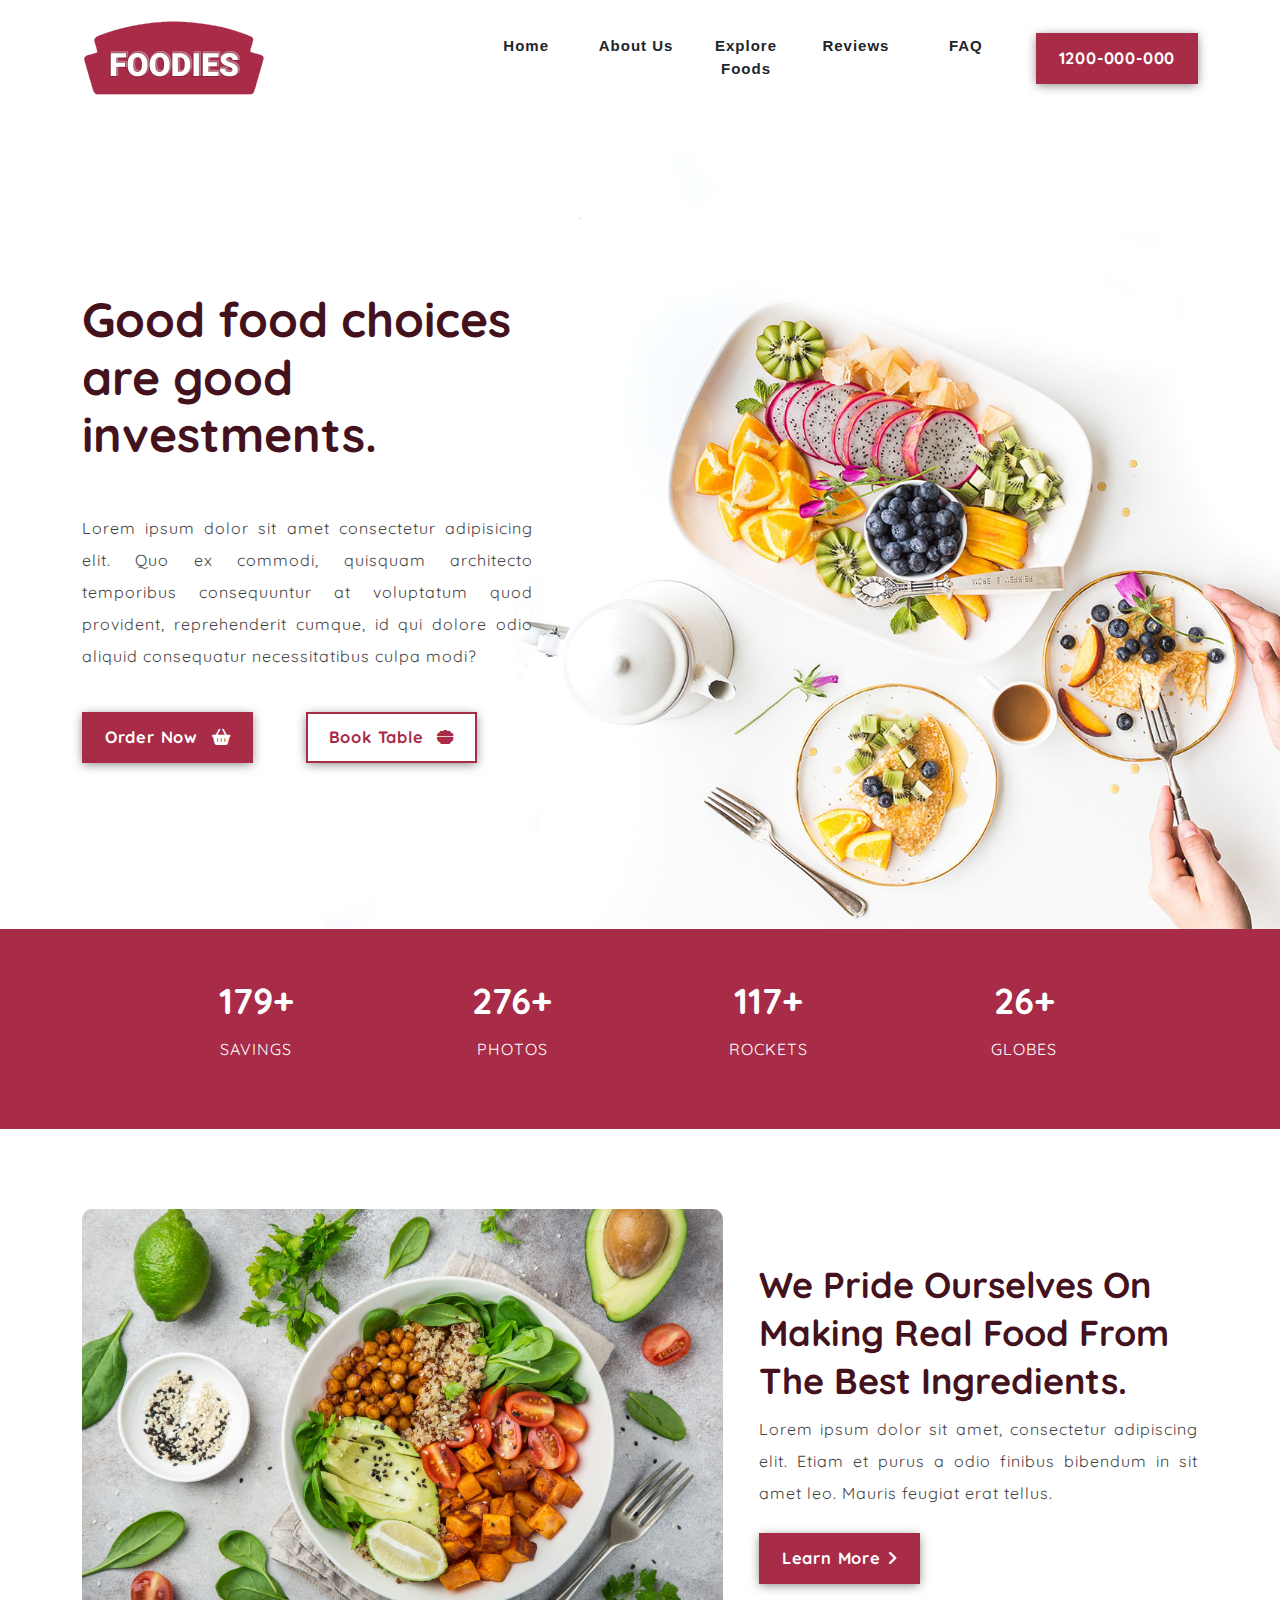
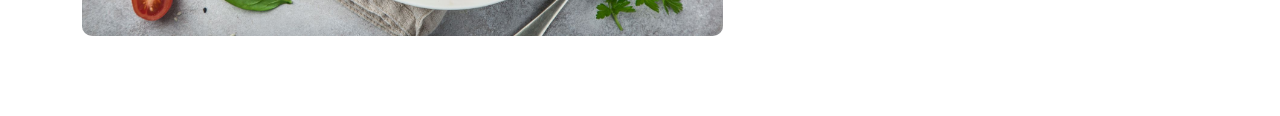
==== FoodAndRestuarant/Frontend/index.html @ b3462849 "Updating with the main folder name" ====
<!DOCTYPE html>
<html lang="en">
  <head>
    <meta charset="UTF-8" />
    <meta name="viewport" content="width=device-width, initial-scale=1.0" />
    <title>Food_nd_Restuarant</title>
    <!-- Bootstrap Links -->
    <link
      href="https://cdn.jsdelivr.net/npm/bootstrap@5.3.3/dist/css/bootstrap.min.css"
      rel="stylesheet"
      integrity="sha384-QWTKZyjpPEjISv5WaRU9OFeRpok6YctnYmDr5pNlyT2bRjXh0JMhjY6hW+ALEwIH"
      crossorigin="anonymous"
    />
    <!-- Font Awesome -->
    <link
      rel="stylesheet"
      href="https://cdnjs.cloudflare.com/ajax/libs/font-awesome/6.7.2/css/all.min.css"
      integrity="sha512-Evv84Mr4kqVGRNSgIGL/F/aIDqQb7xQ2vcrdIwxfjThSH8CSR7PBEakCr51Ck+w+/U6swU2Im1vVX0SVk9ABhg=="
      crossorigin="anonymous"
      referrerpolicy="no-referrer"
    />
    <!-- Add site icon -->
    <link rel="icon" href="Assets/Images/logo.png" />
    <!-- Own CSS -->
    <link rel="stylesheet" href="CSS/style.css" />
  </head>
  <body>
    <!-- header starts -->
    <header>
      <nav class="navbar navbar-expand-lg navigation-wrap">
        <div class="container">
          <a class="navbar-brand" href="#"
            ><img decoding="async" src="Assets/Images/logo.png"
          /></a>
          <button
            class="navbar-toggler"
            type="button"
            data-bs-toggle="collapse"
            data-bs-target="#navbarText"
            aria-controls="navbarText"
            aria-expanded="false"
            aria-label="Toggle navigation"
          >
            <i class="fa-solid fa-bars"></i>
          </button>
          <div class="collapse navbar-collapse" id="navbarText">
            <ul class="navbar-nav ms-auto mb-2 mb-lg-0">
              <li class="nav-item">
                <a class="nav-link" href="#home">Home</a>
              </li>
              <li class="nav-item">
                <a class="nav-link" href="#about">About Us</a>
              </li>
              <li class="nav-item">
                <a class="nav-link" href="#explore-food">Explore Foods</a>
              </li>
              <li class="nav-item">
                <a class="nav-link" href="#testimonial">Reviews</a>
              </li>
              <li class="nav-item">
                <a class="nav-link" href="#faq">FAQ</a>
              </li>
            </ul>
            <button type="button" class="btn btn-outline-primary">
              1200-000-000
            </button>
          </div>
        </div>
      </nav>
    </header>
    <!-- header ends -->
    <!-- Home section starts -->
    <section id="home">
      <div class="container-fluid px-0 top-banner">
        <div class="container">
          <div class="row">
            <div class="col-lg-5 col-md-6">
              <h1>Good food choices are good investments.</h1>
              <p>
                Lorem ipsum dolor sit amet consectetur adipisicing elit. Quo ex
                commodi, quisquam architecto temporibus consequuntur at
                voluptatum quod provident, reprehenderit cumque, id qui dolore
                odio aliquid consequatur necessitatibus culpa modi?
              </p>
              <div class="mt-4">
                <button type="button" class="btn order btn-primary me-5 my-3">
                  Order Now <i class="fa-solid fa-basket-shopping ps-2"></i>
                </button>
                <button type="button" class="btn book btn-outline-primary">
                  Book Table <i class="fa-solid fa-bowl-food ps-2"></i>
                </button>
              </div>
            </div>
          </div>
        </div>
      </div>
    </section>
    <!-- Home section ends -->

    <!-- counter section starts -->
    <section id="counter">
      <div class="container-fluid">
        <div class="row">
          <div class="col-lg-3 col-md-3 mb-lg-0 mb-md-0">
            <h2><span id="count1"></span>+</h2>
            <p>SAVINGS</p>
          </div>
          <div class="col-lg-3 col-md-3 mb-lg-0 mb-md-0">
            <h2><span id="count2"></span>+</h2>
            <p>PHOTOS</p>
          </div>
          <div class="col-lg-3 col-md-3 mb-lg-0 mb-md-0">
            <h2><span id="count3"></span>+</h2>
            <p>ROCKETS</p>
          </div>
          <div class="col-lg-3 col-md-3 mb-lg-0 mb-md-0">
            <h2><span id="count4"></span>+</h2>
            <p>GLOBES</p>
          </div>
        </div>
      </div>
    </section>
    <!-- counter section ends -->

    <!-- About section starts -->
    <section id="about ">
      <div class="container about-section wrapper">
        <div class="row align-items-center">
          <div class="col-lg-7 col-md-12 mb-lg-0 mb-5">
            <div class="card border-0">
              <img
                decoding="async"
                src="Assets/Images/img/img-1.png"
                alt="About Image"
              />
            </div>
          </div>
          <div class="col-lg-5 col-md-12 text-sec ps-4">
            <h2>
              We pride ourselves on making real food from the best ingredients.
            </h2>
            <p>
              Lorem ipsum dolor sit amet, consectetur adipiscing elit. Etiam et
              purus a odio finibus bibendum in sit amet leo. Mauris feugiat erat
              tellus.
            </p>
            <button type="button" class="btn btn-primary mt-2">
              Learn More <i class="fa-solid fa-angle-right"></i>
            </button>
          </div>
        </div>
      </div>
    </section>
    <!-- About section ends -->
    <!-- JS for Bootstrap -->
    <script
      src="https://cdn.jsdelivr.net/npm/bootstrap@5.3.3/dist/js/bootstrap.bundle.min.js"
      integrity="sha384-YvpcrYf0tY3lHB60NNkmXc5s9fDVZLESaAA55NDzOxhy9GkcIdslK1eN7N6jIeHz"
      crossorigin="anonymous"
    ></script>
    <!-- JS for own -->
    <script src="JS/main.js"></script>
  </body>
</html>
---- FoodAndRestuarant/Frontend/CSS/style.css ----
@import url("https://fonts.googleapis.com/css2?family=Quicksand:wght@300..700&display=swap");
nav {
  position: fixed;
  width: 100%;
  left: 0;
  z-index: 1000;
  transition: all 0.3s ease-out;
}
nav .navbar-toggler:focus {
  outline: unset;
  border: unset;
  box-shadow: none;
}
nav #navbarText {
  margin: 0;
}
nav #navbarText ul {
  margin: 0;
  padding: 0;
  text-align: center;
  width: 60%;
  display: flex;
  justify-content: center;
}
nav #navbarText ul li {
  flex: 1;
}
nav #navbarText ul .nav-link {
  border-bottom: 2px solid transparent;
  color: var(--grey-color);
  transition: all 200ms linear;
  font-weight: 600;
  letter-spacing: 1px;
  font-size: 0.9375rem;
}
nav #navbarText ul .nav-link:hover {
  color: var(--primary-color);
  border-bottom: 2px solid var(--primary-color);
}
nav .btn {
  margin-left: 0.9375rem;
}

.navigation-wrap.scroll-on {
  position: fixed;
  top: 0;
  left: 0;
  width: 100%;
  background: var(--white-color);
  box-shadow: 0 0.125rem 1.75rem 0 rgba(0, 0, 0, 0.1);
  transition: all 0.15s ease-in-out 0s;
}

.top-banner {
  width: 100%;
  background: url("../Assets/Images/bg/bg-1.jpg") no-repeat center;
  background-size: cover;
  padding: 10.875rem 0 9.375rem;
}
#counter .row {
  width: 80%;
  margin: 0 auto;
}
#counter .container-fluid {
  background-color: var(--primary-color);
  padding: 3rem 0;
}
#counter .container-fluid h2, #counter .container-fluid p {
  color: var(--white-color);
  text-align: center;
}

.about-section {
  margin: 5rem auto;
}
.about-section .card img {
  border-radius: 0.625rem;
}
* {
  margin: 0;
  padding: 0;
  box-sizing: border-box;
}

:root {
  --primary-color: #a82c48;
  --secondary-color: #43121d;
  --tertiary-color: #f98169;
  --text-color: #444343;
  --text-gray: #999;
  --black-color: #000;
  --white-color: #fff;
  --primary-font: "Roboto", sans-serif;
  --secondry-font: "Quicksand", sans-serif;
}

:active,
:hover,
:focus {
  outline: 0 !important;
  outline-offset: 0;
}

html {
  scroll-behavior: smooth;
}
html body {
  font-family: var(--primary-font);
  font-size: 100%;
  font-weight: 400;
}
html body h1 {
  font-size: 3rem;
  font-weight: 900;
  margin-bottom: 3rem;
  color: var(--secondary-color);
  font-family: var(--secondry-font);
}
html body h2 {
  font-weight: 700;
  font-size: 2.25rem;
  text-transform: capitalize;
  font-family: var(--secondry-font);
  color: var(--secondary-color);
  line-height: 3rem;
}
html body h4 {
  color: var(--secondry-color);
  font-family: var(--secondry-font);
  text-transform: capitalize;
  font-size: 18px;
  font-weight: 800;
  margin-bottom: 0.5rem;
}
html body h5 {
  color: var(--primary-color);
  text-transform: capitalize;
  font-family: var(--secondry-font);
  font-size: 1rem;
  font-weight: 700;
  margin-bottom: 0.5rem;
}
html body p {
  font-size: 1rem;
  color: var(--text-color);
  font-weight: 400;
  line-height: 2rem;
  letter-spacing: 1px;
  text-align: justify;
  font-family: var(--secondry-font);
}
html body .top-banner .book, .top-banner html body .book, html body nav .btn, nav html body .btn, html body .top-banner .order, .top-banner html body .order, html body .about-section .btn, .about-section html body .btn {
  font-family: var(--secondry-font);
  font-weight: 800;
  font-size: 1.025rem;
  letter-spacing: 0.05rem;
  padding: 0.7rem 1.3rem;
  border-radius: 0;
  box-shadow: 0px 2px 10px -1px rgba(0, 0, 0, 0.5);
  transition: all 0.4s ease-out 0s;
}
html body nav .btn, nav html body .btn, html body .top-banner .order, .top-banner html body .order, html body .about-section .btn, .about-section html body .btn {
  background: var(--primary-color);
  color: var(--white-color);
  border: 2px solid var(--primary-color);
}
html body nav .btn:hover, nav html body .btn:hover, html body .top-banner .order:hover, .top-banner html body .order:hover, html body .about-section .btn:hover, .about-section html body .btn:hover {
  color: var(--primary-color);
  background: none;
  border: 2px solid var(--primary-color);
}
html body .top-banner .book, .top-banner html body .book {
  background: var(--white-color);
  color: var(--primary-color);
  border: 2px solid var(--primary-color);
}
html body .top-banner .book:hover, .top-banner html body .book:hover {
  color: var(--white-color);
  background: none;
  background-color: var(--primary-color);
}

::-webkit-scrollbar {
  width: 0.625rem;
}
::-webkit-scrollbar-track {
  background: var(--white-color);
}
::-webkit-scrollbar-thumb {
  background: var(--primary-color);
}

@media (max-width: 991px) {
  /*custom classes  */
  .text-content {
    width: 100%;
  }
  /* navbar brand */
  .navigation-wrap {
    text-align: center;
    background-color: var(--white-color);
  }
  .navigation-wrap .navbar-brand img {
    height: 3.8125rem;
  }
  .navigation-wrap .navbar-brand img .nav-link {
    line-height: 1.875rem;
  }
  .top-banner {
    padding: 9.375rem 0 9.375rem;
  }
  /* carousel design */
  .testimonial-section .carousel-item .carousel-caption p {
    padding: 0;
  }
}
@media (max-width: 767px) {
  /* custom css */
  h1 {
    font-size: 2.8rem;
  }
  h2 {
    font-size: 2rem;
    line-height: 2.0625rem;
  }
  /* top banner */
  .top-banner {
    padding: 10.875rem 0 9.375rem;
  }
  /* story section */
  .story-section {
    height: auto;
    padding: 3rem 0;
  }
  /* carousel design */
  .testimonial-section .carousel-item {
    padding: 11rem 3.125rem;
  }
  /* newslettar */
  .newsletter {
    width: 75%;
  }
  .newsletter .main-btn {
    width: 100%;
    margin-top: 1rem;
  }
  /* footer link */
  .footer .footer-link,
  .footer a i {
    padding: 0 0.7rem;
  }
}
@media (max-width: 330px) {
  /* carousel design */
  .testimonial-section .carousel-item {
    padding: 13rem 3.125rem;
  }
}/*# sourceMappingURL=style.css.map */
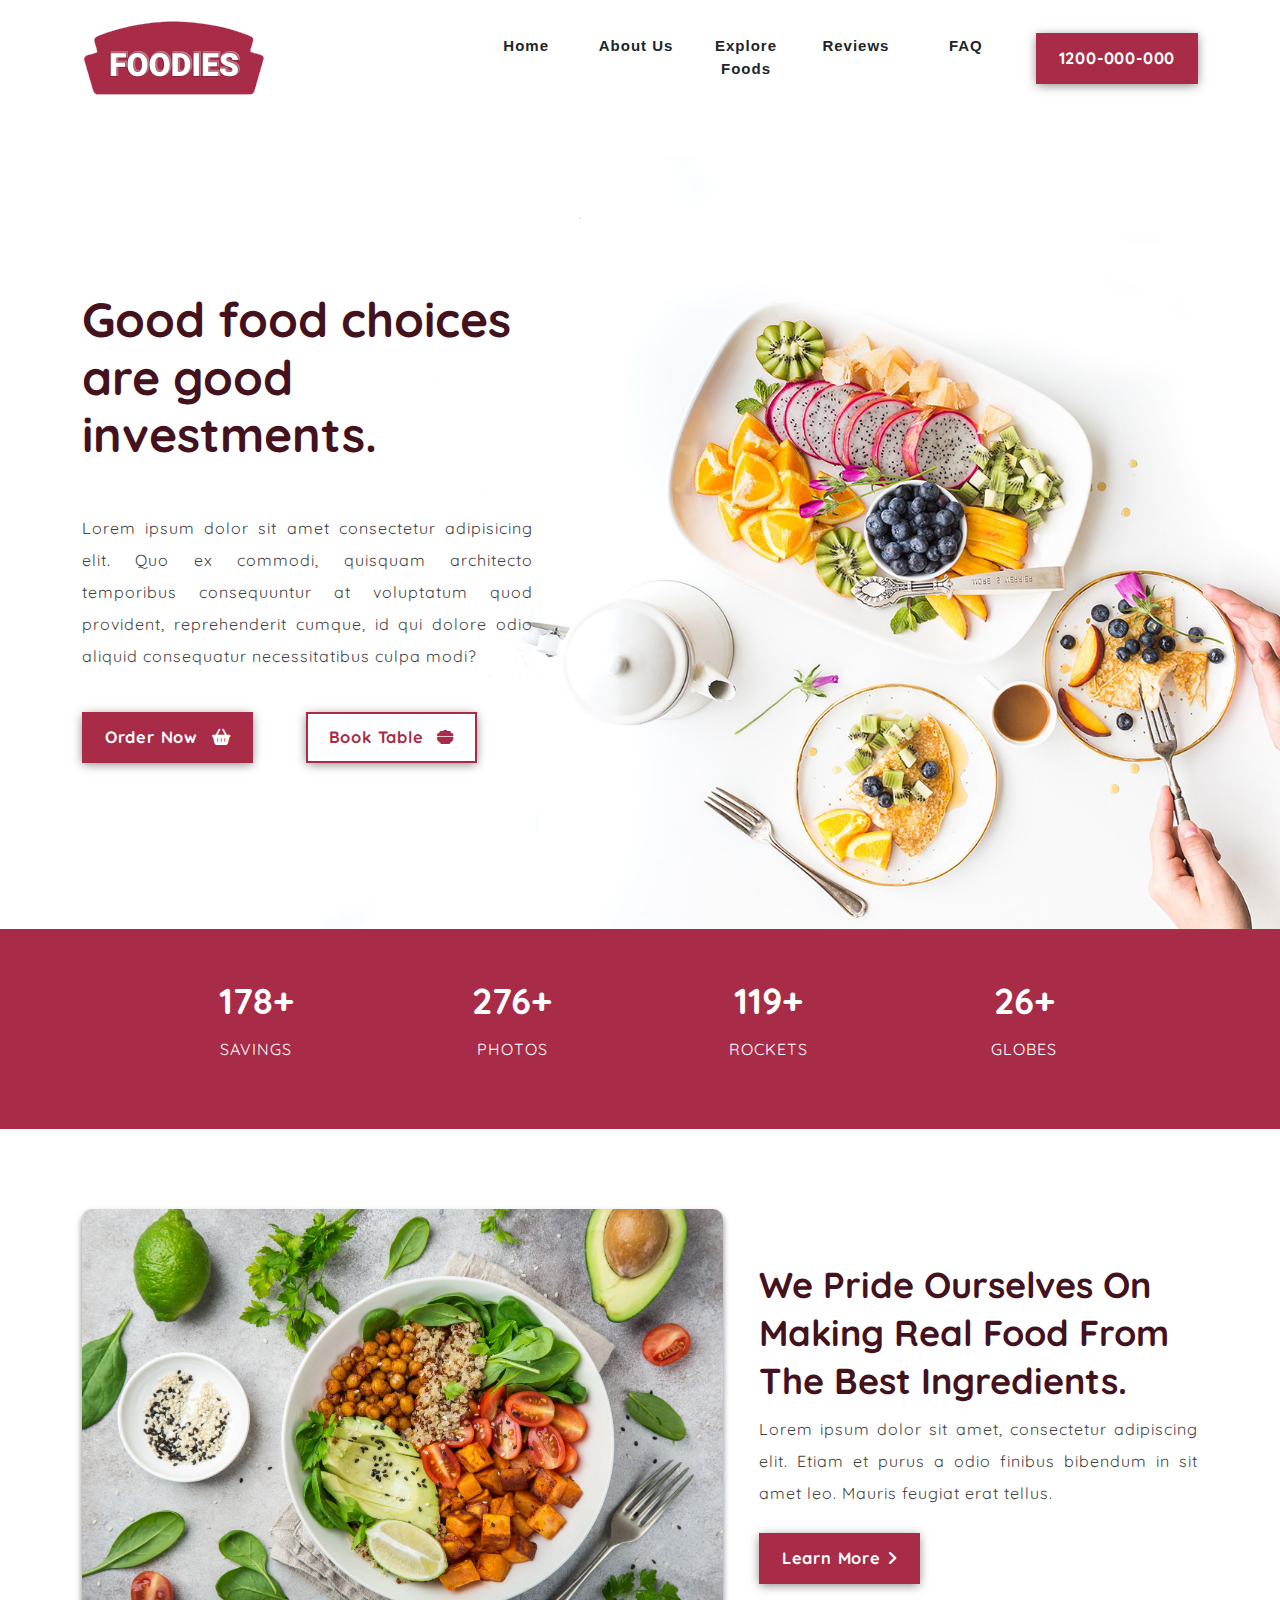
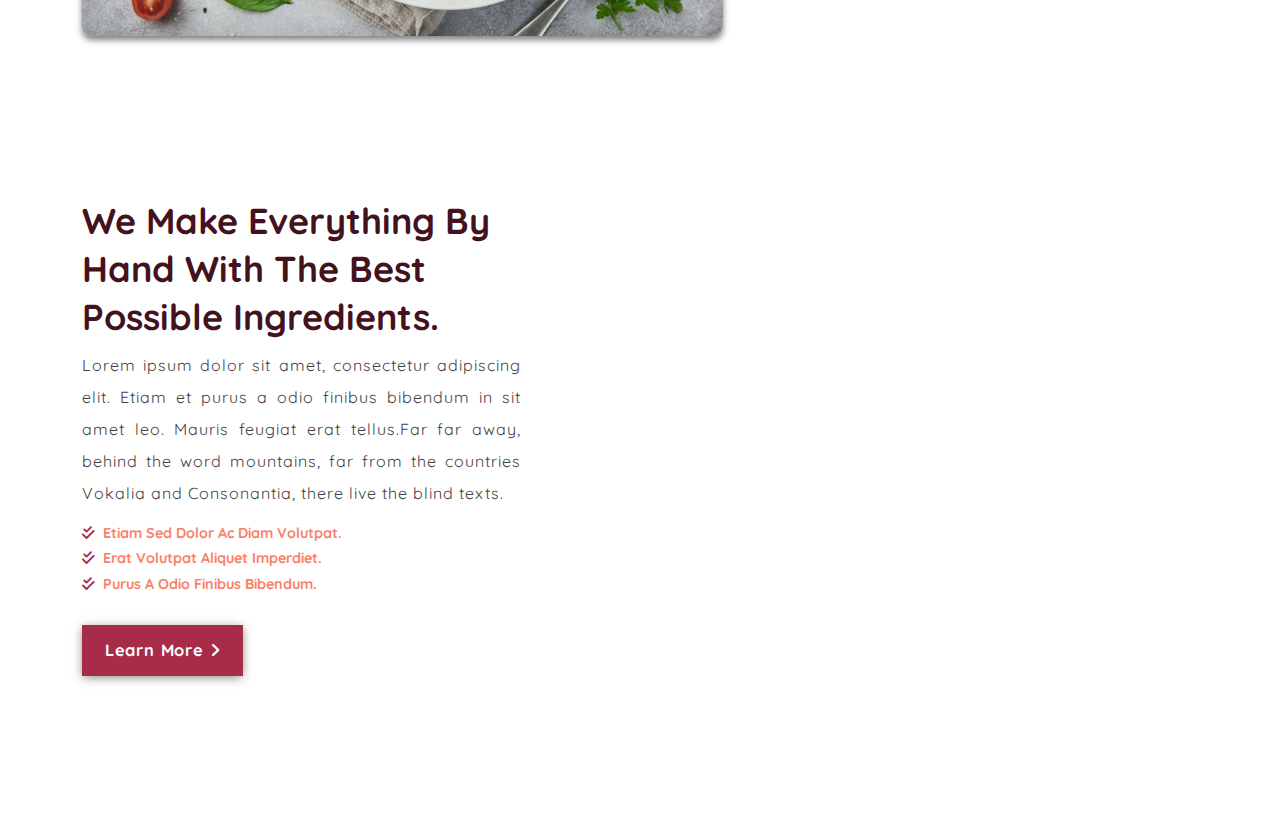
==== commit 4f6088a8: "Added Story section" ====
--- a/FoodAndRestuarant/Frontend/index.html
+++ b/FoodAndRestuarant/Frontend/index.html
@@ -69,6 +69,7 @@
       </nav>
     </header>
     <!-- header ends -->
+
     <!-- Home section starts -->
     <section id="home">
       <div class="container-fluid px-0 top-banner">
@@ -152,6 +153,58 @@
       </div>
     </section>
     <!-- About section ends -->
+
+    <!-- Story section starts -->
+    <section id="story">
+      <div class="container story-section wrapper">
+        <div class="row align-items-center">
+          <div class="col-lg-5 col-md-12 text-sec pe-4">
+            <h2>
+              We make everything by hand with the best possible ingredients.
+            </h2>
+            <p>
+              Lorem ipsum dolor sit amet, consectetur adipiscing elit. Etiam et
+              purus a odio finibus bibendum in sit amet leo. Mauris feugiat erat
+              tellus.Far far away, behind the word mountains, far from the
+              countries Vokalia and Consonantia, there live the blind texts.
+            </p>
+            <h6>
+              <i class="fa-solid fa-check-double"></i> &nbsp;Etiam sed dolor ac
+              diam volutpat.
+            </h6>
+            <h6>
+              <i class="fa-solid fa-check-double"></i> &nbsp;Erat volutpat
+              aliquet imperdiet.
+            </h6>
+            <h6>
+              <i class="fa-solid fa-check-double"></i> &nbsp;purus a odio
+              finibus bibendum.
+            </h6>
+
+            <button type="button" class="btn btn-primary mt-4">
+              Learn More <i class="fa-solid fa-angle-right"></i>
+            </button>
+          </div>
+          <div class="col-lg-7 col-md-12 mb-lg-0 mb-5">
+            <div class="card border-0">
+              <img
+                decoding="async"
+                src="Assets/Images/img/img-2.png"
+                alt="About Image"
+              />
+            </div>
+          </div>
+        </div>
+      </div>
+    </section>
+    <!-- Story section ends -->
+
+    <!--  Explore Food Section starts -->
+    <section id="explore-food">
+      
+    </section>
+    <!--  Explore Food Section ends -->
+
     <!-- JS for Bootstrap -->
     <script
       src="https://cdn.jsdelivr.net/npm/bootstrap@5.3.3/dist/js/bootstrap.bundle.min.js"
--- a/FoodAndRestuarant/Frontend/CSS/style.css
+++ b/FoodAndRestuarant/Frontend/CSS/style.css
@@ -75,7 +75,21 @@
 }
 .about-section .card img {
   border-radius: 0.625rem;
-}
+  box-shadow: 0 0.25rem 0.375rem rgba(0, 0, 0, 0.5);
+}
+.story-section {
+  margin: 5rem auto;
+}
+.story-section .card img {
+  border-radius: 0.625rem;
+}
+.story-section h6 {
+  color: var(--tertiary-color);
+}
+.story-section h6 i {
+  color: var(--primary-color);
+}
+
 * {
   margin: 0;
   padding: 0;
@@ -105,6 +119,7 @@
   scroll-behavior: smooth;
 }
 html body {
+  background-color: var(--white-color);
   font-family: var(--primary-font);
   font-size: 100%;
   font-weight: 400;
@@ -128,7 +143,7 @@
   color: var(--secondry-color);
   font-family: var(--secondry-font);
   text-transform: capitalize;
-  font-size: 18px;
+  font-size: 1.5rem;
   font-weight: 800;
   margin-bottom: 0.5rem;
 }
@@ -136,7 +151,15 @@
   color: var(--primary-color);
   text-transform: capitalize;
   font-family: var(--secondry-font);
-  font-size: 1rem;
+  font-size: 1.2rem;
+  font-weight: 700;
+  margin-bottom: 0.5rem;
+}
+html body h6 {
+  color: var(--primary-color);
+  text-transform: capitalize;
+  font-family: var(--secondry-font);
+  font-size: 0.9rem;
   font-weight: 700;
   margin-bottom: 0.5rem;
 }
@@ -149,7 +172,7 @@
   text-align: justify;
   font-family: var(--secondry-font);
 }
-html body .top-banner .book, .top-banner html body .book, html body nav .btn, nav html body .btn, html body .top-banner .order, .top-banner html body .order, html body .about-section .btn, .about-section html body .btn {
+html body .top-banner .book, .top-banner html body .book, html body nav .btn, nav html body .btn, html body .top-banner .order, .top-banner html body .order, html body .about-section .btn, .about-section html body .btn, html body .story-section .btn, .story-section html body .btn {
   font-family: var(--secondry-font);
   font-weight: 800;
   font-size: 1.025rem;
@@ -159,12 +182,12 @@
   box-shadow: 0px 2px 10px -1px rgba(0, 0, 0, 0.5);
   transition: all 0.4s ease-out 0s;
 }
-html body nav .btn, nav html body .btn, html body .top-banner .order, .top-banner html body .order, html body .about-section .btn, .about-section html body .btn {
+html body nav .btn, nav html body .btn, html body .top-banner .order, .top-banner html body .order, html body .about-section .btn, .about-section html body .btn, html body .story-section .btn, .story-section html body .btn {
   background: var(--primary-color);
   color: var(--white-color);
   border: 2px solid var(--primary-color);
 }
-html body nav .btn:hover, nav html body .btn:hover, html body .top-banner .order:hover, .top-banner html body .order:hover, html body .about-section .btn:hover, .about-section html body .btn:hover {
+html body nav .btn:hover, nav html body .btn:hover, html body .top-banner .order:hover, .top-banner html body .order:hover, html body .about-section .btn:hover, .about-section html body .btn:hover, html body .story-section .btn:hover, .story-section html body .btn:hover {
   color: var(--primary-color);
   background: none;
   border: 2px solid var(--primary-color);
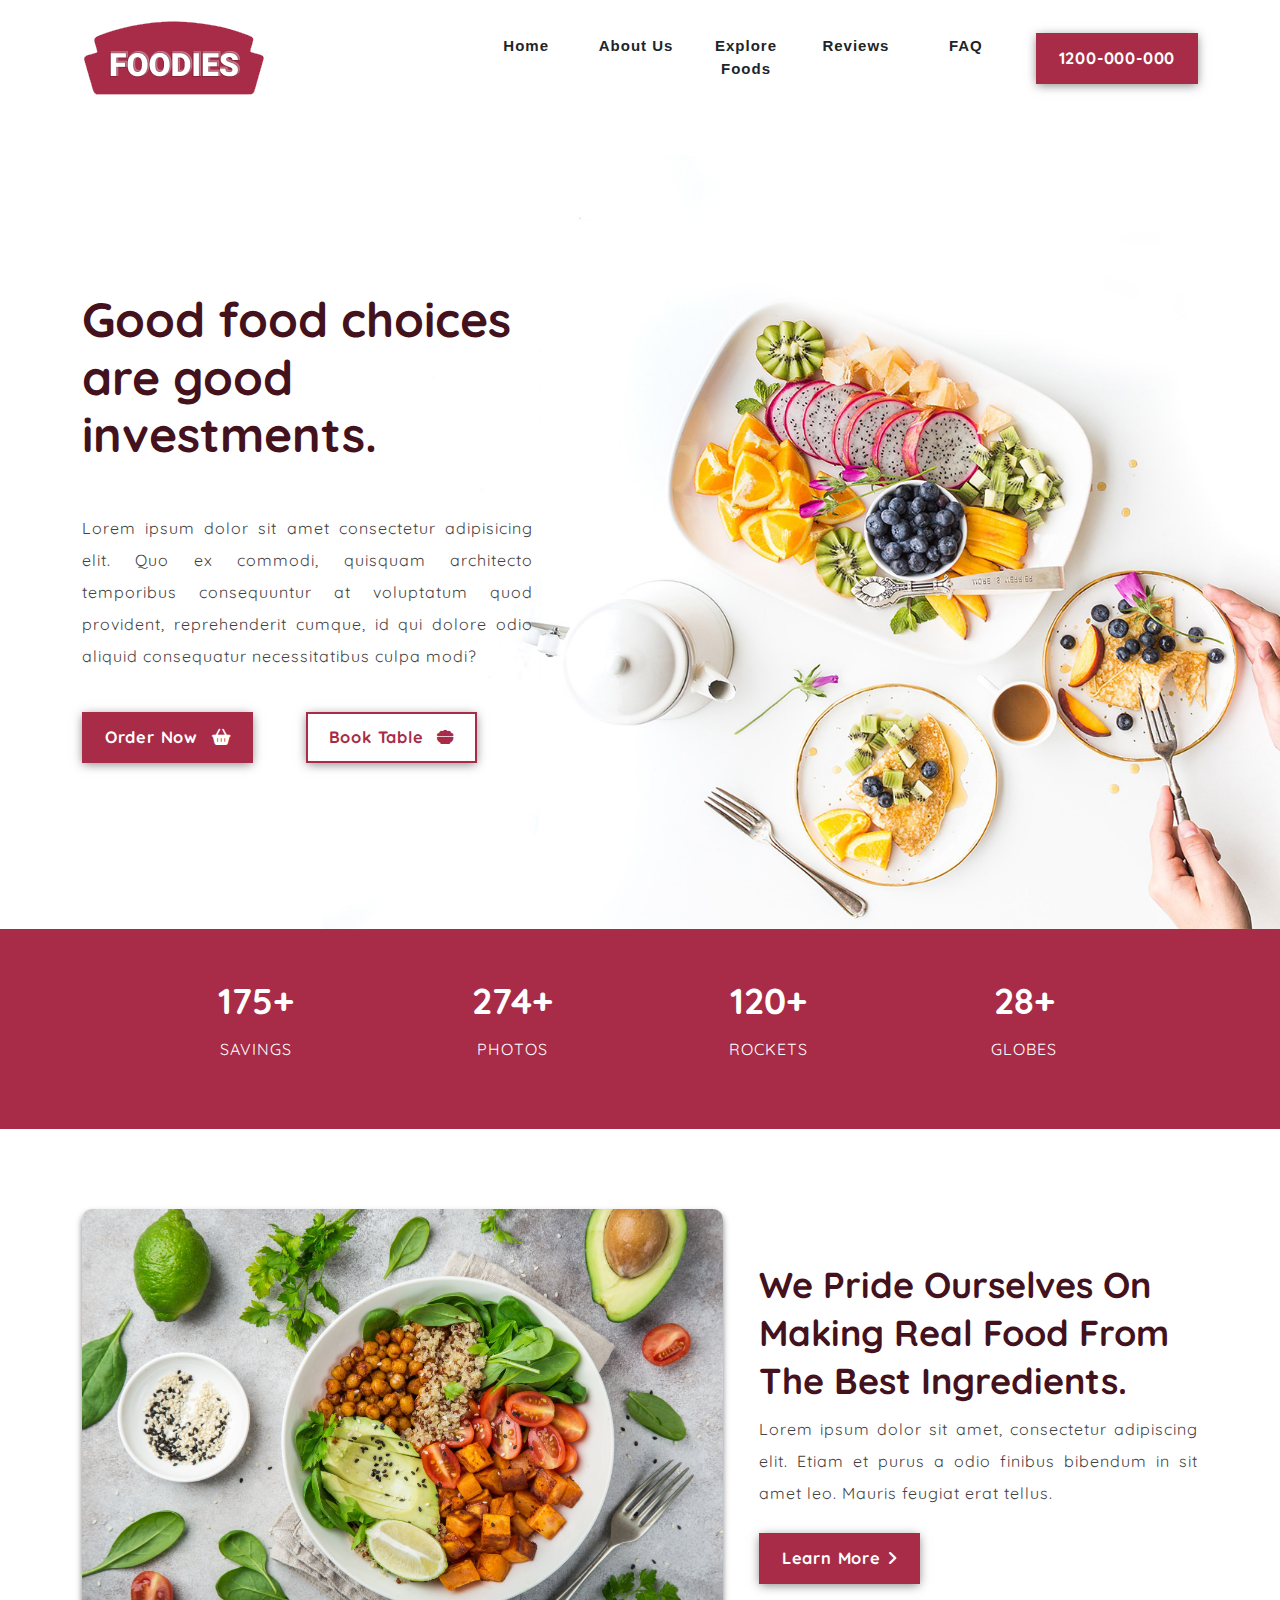
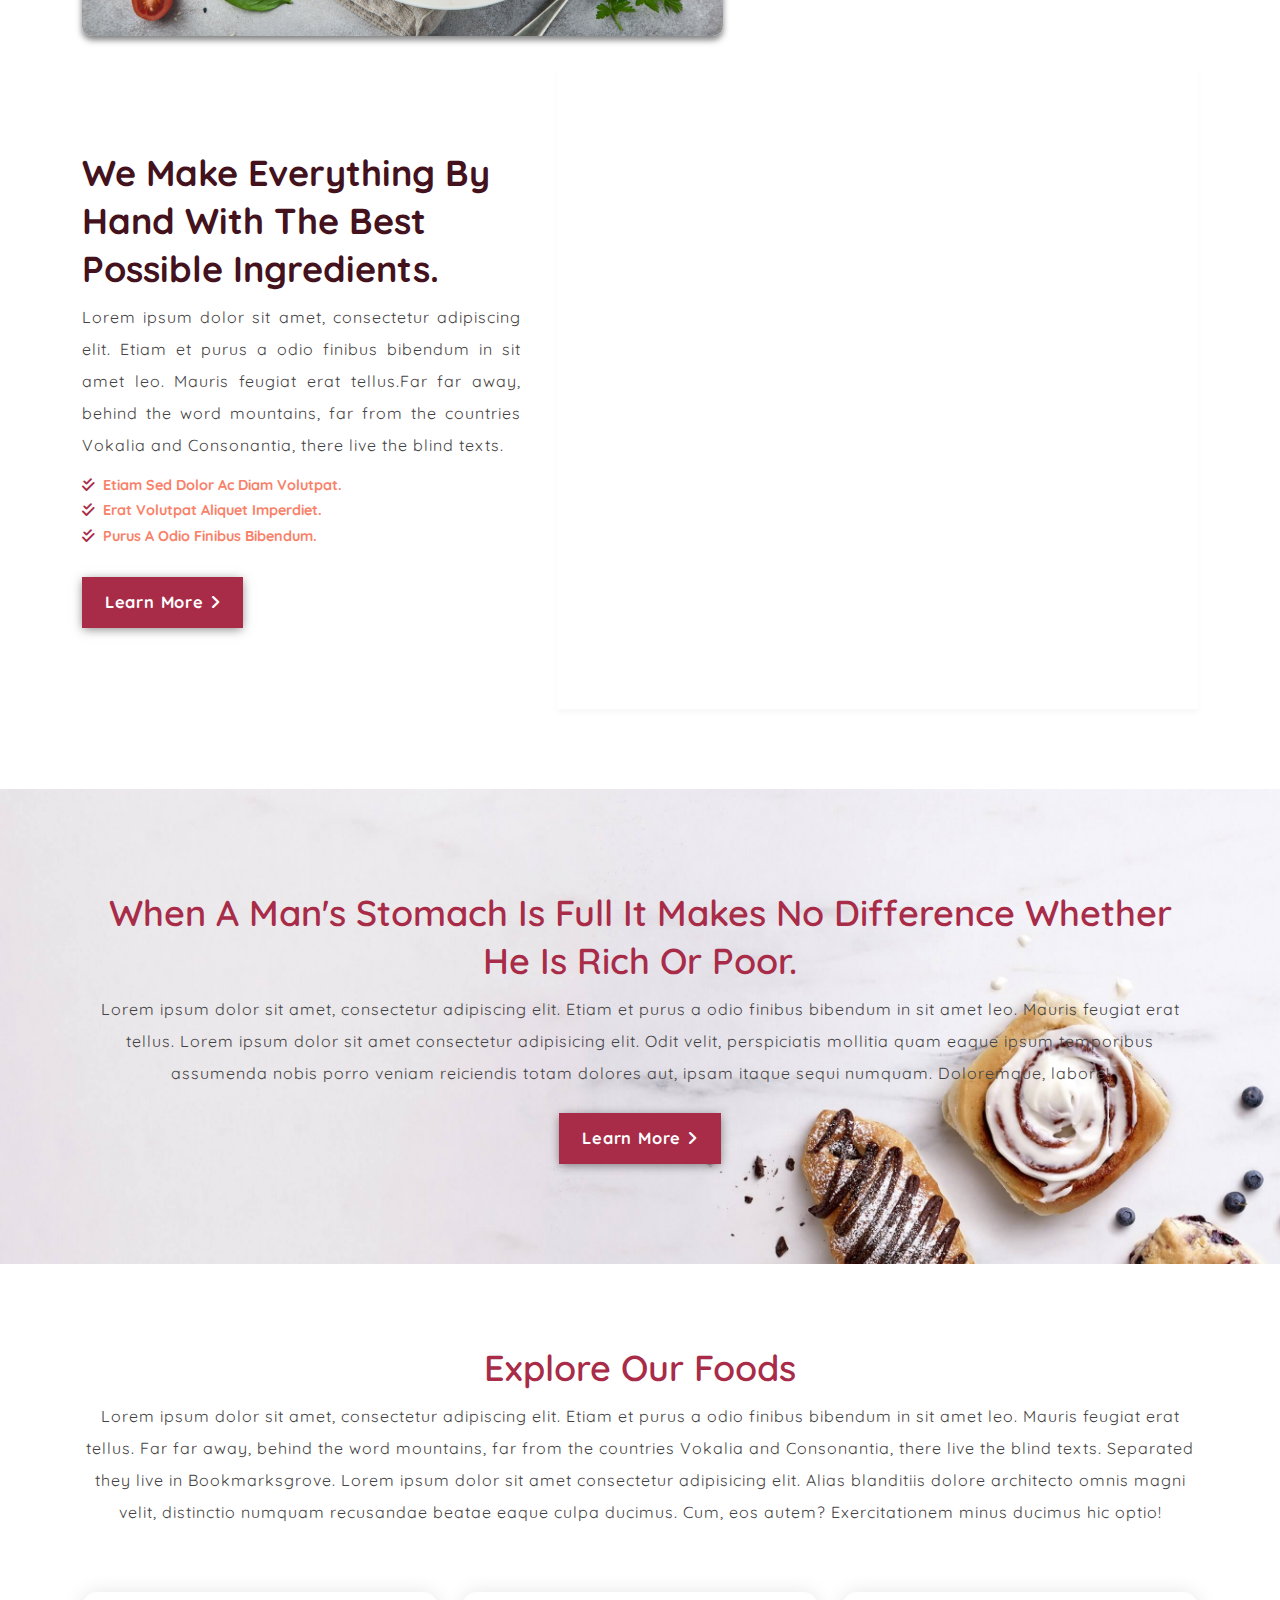
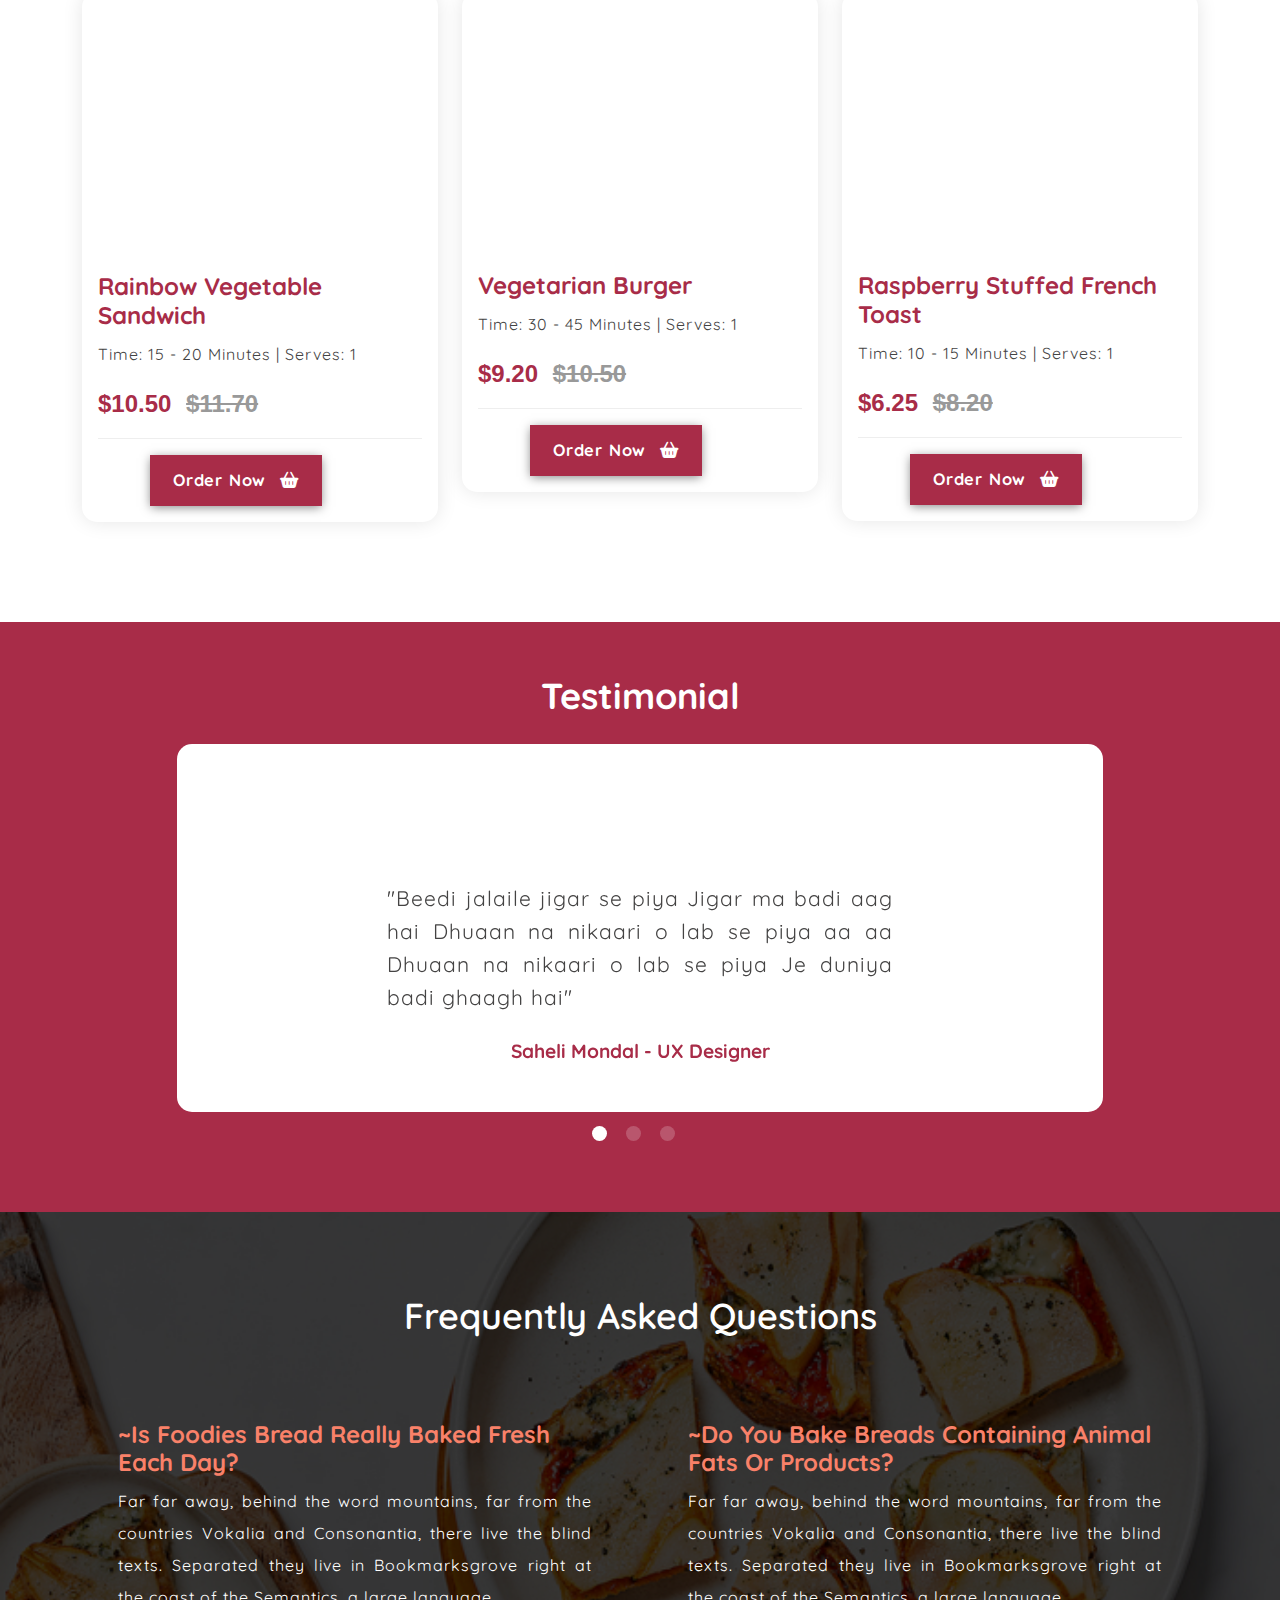
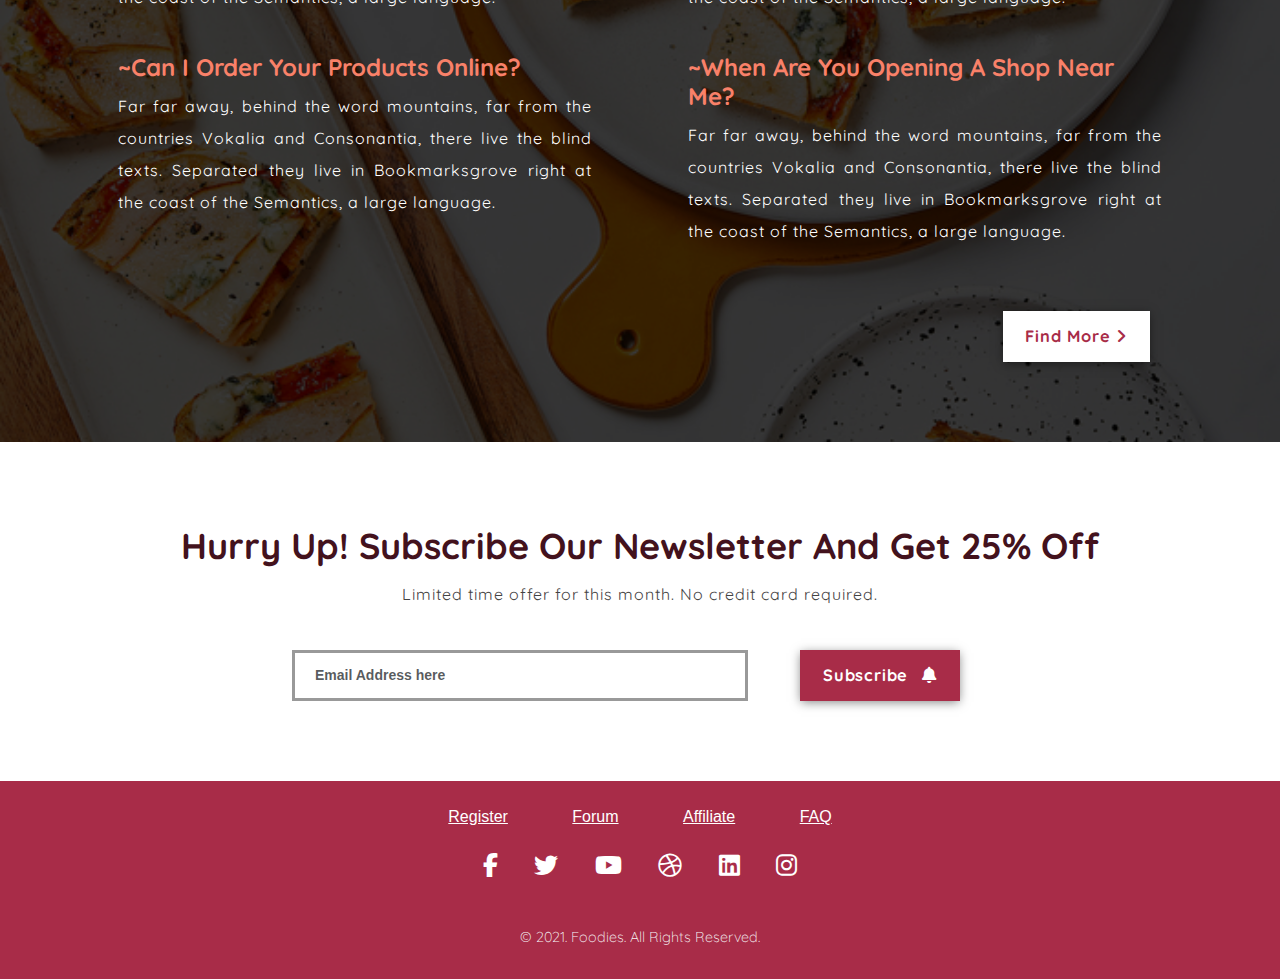
==== commit 8a61a7c2: "Almost complete" ====
--- a/FoodAndRestuarant/Frontend/index.html
+++ b/FoodAndRestuarant/Frontend/index.html
@@ -126,9 +126,10 @@
     <!-- About section starts -->
     <section id="about ">
       <div class="container about-section wrapper">
-        <div class="row align-items-center">
+        <!-- first section -->
+        <div class="row align-items-center first">
           <div class="col-lg-7 col-md-12 mb-lg-0 mb-5">
-            <div class="card border-0">
+            <div class="card first-img border-0">
               <img
                 decoding="async"
                 src="Assets/Images/img/img-1.png"
@@ -150,14 +151,8 @@
             </button>
           </div>
         </div>
-      </div>
-    </section>
-    <!-- About section ends -->
-
-    <!-- Story section starts -->
-    <section id="story">
-      <div class="container story-section wrapper">
-        <div class="row align-items-center">
+        <!-- second section -->
+        <div class="row align-items-center second">
           <div class="col-lg-5 col-md-12 text-sec pe-4">
             <h2>
               We make everything by hand with the best possible ingredients.
@@ -186,7 +181,7 @@
             </button>
           </div>
           <div class="col-lg-7 col-md-12 mb-lg-0 mb-5">
-            <div class="card border-0">
+            <div class="card second-img border-0">
               <img
                 decoding="async"
                 src="Assets/Images/img/img-2.png"
@@ -197,13 +192,368 @@
         </div>
       </div>
     </section>
+    <!-- About section ends -->
+
+    <!-- Story section starts -->
+    <section id="story">
+      <div class="story-section">
+        <div class="container">
+          <div class="row">
+            <div class="col-sm-12">
+              <div class="text-content">
+                <h2>
+                  When a man's stomach is full it makes no difference whether he
+                  is rich or poor.
+                </h2>
+                <p class="text-center">
+                  Lorem ipsum dolor sit amet, consectetur adipiscing elit. Etiam
+                  et purus a odio finibus bibendum in sit amet leo. Mauris
+                  feugiat erat tellus. Lorem ipsum dolor sit amet consectetur
+                  adipisicing elit. Odit velit, perspiciatis mollitia quam eaque
+                  ipsum temporibus assumenda nobis porro veniam reiciendis totam
+                  dolores aut, ipsam itaque sequi numquam. Doloremque, labore!
+                </p>
+                <button type="button" class="btn btn-primary mt-2">
+                  Learn More <i class="fa-solid fa-angle-right"></i>
+                </button>
+              </div>
+            </div>
+          </div>
+        </div>
+      </div>
+    </section>
     <!-- Story section ends -->
 
     <!--  Explore Food Section starts -->
     <section id="explore-food">
-      
+      <div class="explore-food wrapper">
+        <div class="container">
+          <div class="row">
+            <div class="col-sm-12">
+              <div class="text-content text-center">
+                <h2>Explore Our Foods</h2>
+                <p class="text-center">
+                  Lorem ipsum dolor sit amet, consectetur adipiscing elit. Etiam
+                  et purus a odio finibus bibendum in sit amet leo. Mauris
+                  feugiat erat tellus. Far far away, behind the word mountains,
+                  far from the countries Vokalia and Consonantia, there live the
+                  blind texts. Separated they live in Bookmarksgrove. Lorem
+                  ipsum dolor sit amet consectetur adipisicing elit. Alias
+                  blanditiis dolore architecto omnis magni velit, distinctio
+                  numquam recusandae beatae eaque culpa ducimus. Cum, eos autem?
+                  Exercitationem minus ducimus hic optio!
+                </p>
+              </div>
+            </div>
+          </div>
+          <div class="row pt-5">
+            <!-- 1st item -->
+            <div class="col-lg-4 col-md-6 mb-lg-0 mb-5">
+              <div class="card">
+                <img
+                  decoding="async"
+                  src="Assets/Images/img/img-3.jpg"
+                  class="img-fluid"
+                />
+                <div class="pt-3 px-3">
+                  <h4>Rainbow Vegetable Sandwich</h4>
+                  <p>Time: 15 - 20 Minutes | Serves: 1</p>
+                  <span>$10.50 <del>$11.70</del></span>
+                  <div class="d-flex justify-content-center">
+                    <button
+                      type="button"
+                      class="btn order btn-primary me-5 my-3"
+                    >
+                      Order Now <i class="fa-solid fa-basket-shopping ps-2"></i>
+                    </button>
+                  </div>
+                </div>
+              </div>
+            </div>
+            <!-- 2nd item -->
+            <div class="col-lg-4 col-md-6 mb-lg-0 mb-5">
+              <div class="card">
+                <img
+                  decoding="async"
+                  src="Assets/Images/img/img-4.jpg"
+                  class="img-fluid"
+                />
+                <div class="pt-3 px-3">
+                  <h4>Vegetarian Burger</h4>
+                  <p>Time: 30 - 45 Minutes | Serves: 1</p>
+                  <span>$9.20 <del>$10.50</del></span>
+                  <div class="d-flex justify-content-center">
+                    <button
+                      type="button"
+                      class="btn order btn-primary me-5 my-3"
+                    >
+                      Order Now <i class="fa-solid fa-basket-shopping ps-2"></i>
+                    </button>
+                  </div>
+                </div>
+              </div>
+            </div>
+            <!-- 3rd item -->
+            <div class="col-lg-4 col-md-6 mb-lg-0 mb-5">
+              <div class="card">
+                <img
+                  decoding="async"
+                  src="Assets/Images/img/img-5.jpg"
+                  class="img-fluid"
+                />
+                <div class="pt-3 px-3">
+                  <h4>Raspberry Stuffed French Toast</h4>
+                  <p>Time: 10 - 15 Minutes | Serves: 1</p>
+                  <span>$6.25 <del>$8.20</del></span>
+                  <div class="d-flex justify-content-center">
+                    <button
+                      type="button"
+                      class="btn order btn-primary me-5 my-3"
+                    >
+                      Order Now <i class="fa-solid fa-basket-shopping ps-2"></i>
+                    </button>
+                  </div>
+                </div>
+              </div>
+            </div>
+          </div>
+        </div>
+      </div>
     </section>
     <!--  Explore Food Section ends -->
+
+    <!-- Testimonial Section starts -->
+    <section id="testimonial">
+      <div class="wrapper testimonial-section">
+        <div class="container text-center">
+          <div class="text-center pb-4">
+            <h2>Testimonial</h2>
+          </div>
+          <div class="row">
+            <div class="col-sm-12 col-lg-10 offset-lg-1">
+              <div
+                id="carouselExampleDark"
+                class="carousel slide"
+                data-bs-ride="carousel"
+              >
+                <div class="carousel-indicators">
+                  <button
+                    type="button"
+                    data-bs-target="#carouselExampleDark"
+                    data-bs-slide-to="0"
+                    class="active"
+                    aria-current="true"
+                    aria-label="Slide 1"
+                  ></button>
+                  <button
+                    type="button"
+                    data-bs-target="#carouselExampleDark"
+                    data-bs-slide-to="1"
+                    aria-label="Slide 2"
+                  ></button>
+                  <button
+                    type="button"
+                    data-bs-target="#carouselExampleDark"
+                    data-bs-slide-to="2"
+                    aria-label="Slide 3"
+                  ></button>
+                </div>
+                <div class="carousel-inner">
+                  <div class="carousel-item active">
+                    <div class="carousel-caption">
+                      <img
+                        decoding="async"
+                        src="Assets/Images/review/review-1.jpg"
+                      />
+                      <p>
+                        "Beedi jalaile jigar se piya Jigar ma badi aag hai
+                        Dhuaan na nikaari o lab se piya aa aa Dhuaan na nikaari
+                        o lab se piya Je duniya badi ghaagh hai"
+                      </p>
+                      <h5>Saheli Mondal - UX Designer</h5>
+                    </div>
+                  </div>
+                  <div class="carousel-item">
+                    <div class="carousel-caption">
+                      <img
+                        decoding="async"
+                        src="Assets/Images/review/review-2.jpeg"
+                      />
+                      <p>
+                        "Yaaro jo khud pe ho yakeen Jo zindagi haseen Tujhe kal
+                        bulayega Yaaro jee bhar ke jee le pal Lagta hai aaj kal
+                        daur apna aayega"
+                      </p>
+                      <h5>SM - Front End</h5>
+                    </div>
+                  </div>
+                  <div class="carousel-item">
+                    <div class="carousel-caption">
+                      <img
+                        decoding="async"
+                        src="Assets/Images/review/review-3.jpg"
+                      />
+                      <p>
+                        "Abhi mujh mein kahin Baaqi thodi si hai zindagi Jagi
+                        dhadkan nayi Jaana zinda hoon main toh abhi Kuch aisi
+                        lagan is lamhe mein hai Ye lamha kahan tha mera"
+                      </p>
+                      <h5>Sa M. - UI Designer</h5>
+                    </div>
+                  </div>
+                </div>
+              </div>
+            </div>
+          </div>
+        </div>
+      </div>
+    </section>
+    <!-- Testimonial Section ends -->
+
+    <!-- faq Section starts -->
+    <section ids="faq">
+      <div class="faq wrapper">
+        <div class="container">
+          <div class="row">
+            <div class="col-sm-12">
+              <div class="text-center pb-4">
+                <h2>Frequently Asked Questions</h2>
+              </div>
+            </div>
+          </div>
+          <div class="row pt-5">
+            <div class="col-sm-6 mb-4 px-5">
+              <h4>
+                <span>~</span>Is Foodies Bread really baked fresh each day?
+              </h4>
+              <p>
+                Far far away, behind the word mountains, far from the countries
+                Vokalia and Consonantia, there live the blind texts. Separated
+                they live in Bookmarksgrove right at the coast of the Semantics,
+                a large language.
+              </p>
+            </div>
+            <div class="col-sm-6 mb-4 px-5">
+              <h4>
+                <span>~</span>Do you bake breads containing animal fats or
+                products?
+              </h4>
+              <p>
+                Far far away, behind the word mountains, far from the countries
+                Vokalia and Consonantia, there live the blind texts. Separated
+                they live in Bookmarksgrove right at the coast of the Semantics,
+                a large language.
+              </p>
+            </div>
+            <div class="col-sm-6 mb-4 px-5">
+              <h4><span>~</span>Can I order your products online?</h4>
+              <p>
+                Far far away, behind the word mountains, far from the countries
+                Vokalia and Consonantia, there live the blind texts. Separated
+                they live in Bookmarksgrove right at the coast of the Semantics,
+                a large language.
+              </p>
+            </div>
+            <div class="col-sm-6 mb-4 px-5">
+              <h4><span>~</span>When are you opening a shop near me?</h4>
+              <p>
+                Far far away, behind the word mountains, far from the countries
+                Vokalia and Consonantia, there live the blind texts. Separated
+                they live in Bookmarksgrove right at the coast of the Semantics,
+                a large language.
+              </p>
+            </div>
+          </div>
+          <div class="row pe-5">
+            <div class="col-sm-12 d-flex justify-content-end">
+              <button type="button" class="btn btn-primary mt-4">
+                Find More <i class="fa-solid fa-angle-right"></i>
+              </button>
+            </div>
+          </div>
+        </div>
+      </div>
+    </section>
+    <!-- faq Section ends -->
+
+    <!-- newsletter Section sterts -->
+
+    <section id="newsletter">
+      <div class="newsletter wrapper">
+        <div class="container">
+          <div class="row d-flex justify-content">
+            <div class="sol-sm-12">
+              <div class="text-content text-center pb-4">
+                <h2>Hurry up! Subscribe our newsletter and get 25% Off</h2>
+                <p class="text-center">
+                  Limited time offer for this month. No credit card required.
+                </p>
+              </div>
+              <div class="form row d-flex justify-content-center">
+                <form class="newsletter">
+                  <div
+                    class="row d-flex justify-content-center align-items-center"
+                  >
+                    <div class="col-md-8 col-12">
+                      <input
+                        class="form-control"
+                        placeholder="Email Address here"
+                        name="email"
+                        type="email"
+                      />
+                    </div>
+                    <div
+                      class="col-md-4 col-12 mt-2 mt-md-0 d-flex justify-content-center"
+                    >
+                      <button
+                        type="button"
+                        class="btn book btn-outline-primary"
+                      >
+                        Subscribe <i class="fa-solid fa-bell ps-2"></i>
+                      </button>
+                    </div>
+                  </div>
+                </form>
+              </div>
+            </div>
+          </div>
+        </div>
+      </div>
+    </section>
+
+    <!-- newsletter Section ends -->
+
+    <!-- footer Section strats -->
+    <footer id="footer">
+      <div class="footer py-4">
+        <div class="container">
+          <div class="row">
+            <div class="col-md-12 text-center">
+              <a class="footer-link" href="#">Register</a>
+              <a class="footer-link" href="#">Forum</a>
+              <a class="footer-link" href="#">Affiliate</a>
+              <a class="footer-link" href="#">FAQ</a>
+              <div class="footer-social pt-4 text-center">
+                <a href="#"><i class="fab fa-facebook-f"></i></a>
+                <a href="#"><i class="fab fa-twitter"></i></a>
+                <a href="#"><i class="fab fa-youtube"></i></a>
+                <a href="#"><i class="fab fa-dribbble"></i></a>
+                <a href="#"><i class="fab fa-linkedin"></i></a>
+                <a href="#"><i class="fab fa-instagram"></i></a>
+              </div>
+            </div>
+            <div class="col-sm-12">
+              <div class="copy-right pt-5">
+                <h6 class="text-light text-center">
+                  © 2021. Foodies. All rights reserved.
+                </h6>
+              </div>
+            </div>
+          </div>
+        </div>
+      </div>
+    </footer>
+    <!-- footer Section ends -->
 
     <!-- JS for Bootstrap -->
     <script
--- a/FoodAndRestuarant/Frontend/CSS/style.css
+++ b/FoodAndRestuarant/Frontend/CSS/style.css
@@ -73,21 +73,189 @@
 .about-section {
   margin: 5rem auto;
 }
-.about-section .card img {
+.about-section .first-img img {
   border-radius: 0.625rem;
   box-shadow: 0 0.25rem 0.375rem rgba(0, 0, 0, 0.5);
 }
+.about-section .second {
+  margin-top: 2rem;
+}
+.about-section .second img {
+  box-shadow: 0 0.25rem 0.375rem rgba(0, 0, 0, 0.03);
+}
+.about-section .second h6 {
+  color: var(--tertiary-color);
+}
+.about-section .second h6 i {
+  color: var(--primary-color);
+}
 .story-section {
+  width: 100%;
+  margin-top: 5rem;
+  background: url("../Assets/Images/bg/bg-2.jpg") no-repeat center;
+  background-size: cover;
+  padding: 100px 0;
+  text-align: center;
+}
+.story-section h2 {
+  color: var(--primary-color);
+  font-weight: 600;
+}
+#explore-food {
+  margin-top: 5rem;
+}
+#explore-food h2 {
+  color: var(--primary-color);
+  font-weight: 600;
+}
+#explore-food .card {
+  border: none;
+  background-color: transparent;
+  border-radius: 0.9375rem;
+  box-shadow: 0 0 1.25rem 0 rgba(0, 0, 0, 0.1);
+  overflow: hidden;
+}
+#explore-food .card h4 {
+  color: var(--primary-color);
+}
+#explore-food .card img {
+  border-radius: 0.9375rem;
+  -o-object-fit: cover;
+     object-fit: cover;
+}
+#explore-food .card img:hover {
+  transform: scale(1.05);
+  transition: all 0.4s ease;
+}
+#explore-food .card span {
+  display: block;
+  font-size: 1.5rem;
+  font-weight: 700;
+  color: var(--primary-color);
+  padding-bottom: 1rem;
+  border-bottom: 0.0625rem solid #eee;
+}
+#explore-food .card span del {
+  color: var(--text-gray);
+  margin-left: 0.5rem;
+}
+.testimonial-section {
+  margin-top: 100px;
+  background-color: var(--primary-color);
+  padding: 50px 0 100px;
+}
+.testimonial-section h2 {
+  color: var(--white-color);
+  margin: 0;
+}
+.testimonial-section .carousel {
+  background-color: var(--white-color);
+  border-radius: 0.9375rem;
+}
+.testimonial-section .carousel .carousel-item {
+  margin-top: 3rem;
+  padding: 10rem 3.125rem;
+  text-align: center;
+}
+.testimonial-section .carousel .carousel-item img {
+  max-width: 7rem;
+  border-radius: 50%;
+  padding: 0.3125rem;
+}
+.testimonial-section .carousel .carousel-item p {
+  font-size: 1.3125rem;
+  line-height: 2.0625rem;
+  padding: 0 11% 0.625rem;
+}
+.testimonial-section .carousel .carousel-indicators {
+  bottom: -2.8125rem;
+}
+.testimonial-section .carousel .carousel-indicators button {
+  width: 15px;
+  height: 15px;
+  outline: none;
+  border-radius: 50%;
+  border: none;
+  margin-right: 1rem;
+  opacity: 0.2;
+}
+.testimonial-section .carousel .carousel-indicators .active {
+  opacity: 1;
+}
+
+.faq {
+  background: linear-gradient(rgba(0, 0, 0, 0.6), rgba(0, 0, 0, 0.6)), url("../Assets/Images/bg/bg-3.jpg") no-repeat center;
+  background-size: cover;
+  padding: 80px 0;
+}
+.faq h2 {
+  color: var(--white-color);
+  font-weight: 600;
+}
+.faq h4 {
+  color: var(--tertiary-color);
+}
+.faq p {
+  color: var(--white-color);
+}
+.faq .btn {
+  background: var(--white-color);
+  color: var(--primary-color);
+  border: 2px solid var(--white-color);
+}
+.faq .btn:hover {
+  color: var(--tertiary-color);
+  background: none;
+  border: 2px solid var(--tertiary-color);
+}
+
+.newsletter {
   margin: 5rem auto;
-}
-.story-section .card img {
-  border-radius: 0.625rem;
-}
-.story-section h6 {
-  color: var(--tertiary-color);
-}
-.story-section h6 i {
-  color: var(--primary-color);
+  width: 75%;
+}
+.newsletter form {
+  margin: 0;
+}
+.newsletter form .form-control {
+  height: 3.225rem;
+  padding: 0 1.25rem;
+  font-size: 0.875rem;
+  width: 100%;
+  border: none;
+  border-radius: 0;
+  background: transparent;
+  border: 0.1875rem solid var(--text-gray);
+  color: var(--black-color);
+  font-weight: 700;
+}
+.newsletter form .form-control :hover,
+.newsletter form .form-control :focus {
+  outline: none;
+  box-shadow: none;
+  border-color: var(--primary-color);
+}
+.footer {
+  background: var(--primary-color);
+}
+.footer .footer-link {
+  font-size: 1rem;
+  color: var(--white-color);
+  padding: 0 1.875rem;
+}
+.footer .footer-link:hover {
+  text-decoration: none;
+}
+.footer i {
+  font-size: 1.5rem;
+  color: var(--white-color);
+  padding: 0 1rem;
+}
+.footer i:hover {
+  color: var(--primary-color);
+  text-shadow: -1px -1px 0 #ffffff, 1px -1px 0 #ffffff, -1px 1px 0 #000, 1px 1px 0 #000;
+}
+.footer h6 {
+  font-weight: 200;
 }
 
 * {
@@ -172,7 +340,7 @@
   text-align: justify;
   font-family: var(--secondry-font);
 }
-html body .top-banner .book, .top-banner html body .book, html body nav .btn, nav html body .btn, html body .top-banner .order, .top-banner html body .order, html body .about-section .btn, .about-section html body .btn, html body .story-section .btn, .story-section html body .btn {
+html body .top-banner .book, .top-banner html body .book, html body nav .btn, nav html body .btn, html body .top-banner .order, .top-banner html body .order, html body .about-section .btn, .about-section html body .btn, html body .story-section .btn, .story-section html body .btn, html body #explore-food .btn, #explore-food html body .btn, html body .newsletter .btn, .newsletter html body .btn, html body .faq .btn, .faq html body .btn {
   font-family: var(--secondry-font);
   font-weight: 800;
   font-size: 1.025rem;
@@ -182,12 +350,12 @@
   box-shadow: 0px 2px 10px -1px rgba(0, 0, 0, 0.5);
   transition: all 0.4s ease-out 0s;
 }
-html body nav .btn, nav html body .btn, html body .top-banner .order, .top-banner html body .order, html body .about-section .btn, .about-section html body .btn, html body .story-section .btn, .story-section html body .btn {
+html body nav .btn, nav html body .btn, html body .top-banner .order, .top-banner html body .order, html body .about-section .btn, .about-section html body .btn, html body .story-section .btn, .story-section html body .btn, html body #explore-food .btn, #explore-food html body .btn, html body .newsletter .btn, .newsletter html body .btn {
   background: var(--primary-color);
   color: var(--white-color);
   border: 2px solid var(--primary-color);
 }
-html body nav .btn:hover, nav html body .btn:hover, html body .top-banner .order:hover, .top-banner html body .order:hover, html body .about-section .btn:hover, .about-section html body .btn:hover, html body .story-section .btn:hover, .story-section html body .btn:hover {
+html body nav .btn:hover, nav html body .btn:hover, html body .top-banner .order:hover, .top-banner html body .order:hover, html body .about-section .btn:hover, .about-section html body .btn:hover, html body .story-section .btn:hover, .story-section html body .btn:hover, html body #explore-food .btn:hover, #explore-food html body .btn:hover, html body .newsletter .btn:hover, .newsletter html body .btn:hover {
   color: var(--primary-color);
   background: none;
   border: 2px solid var(--primary-color);
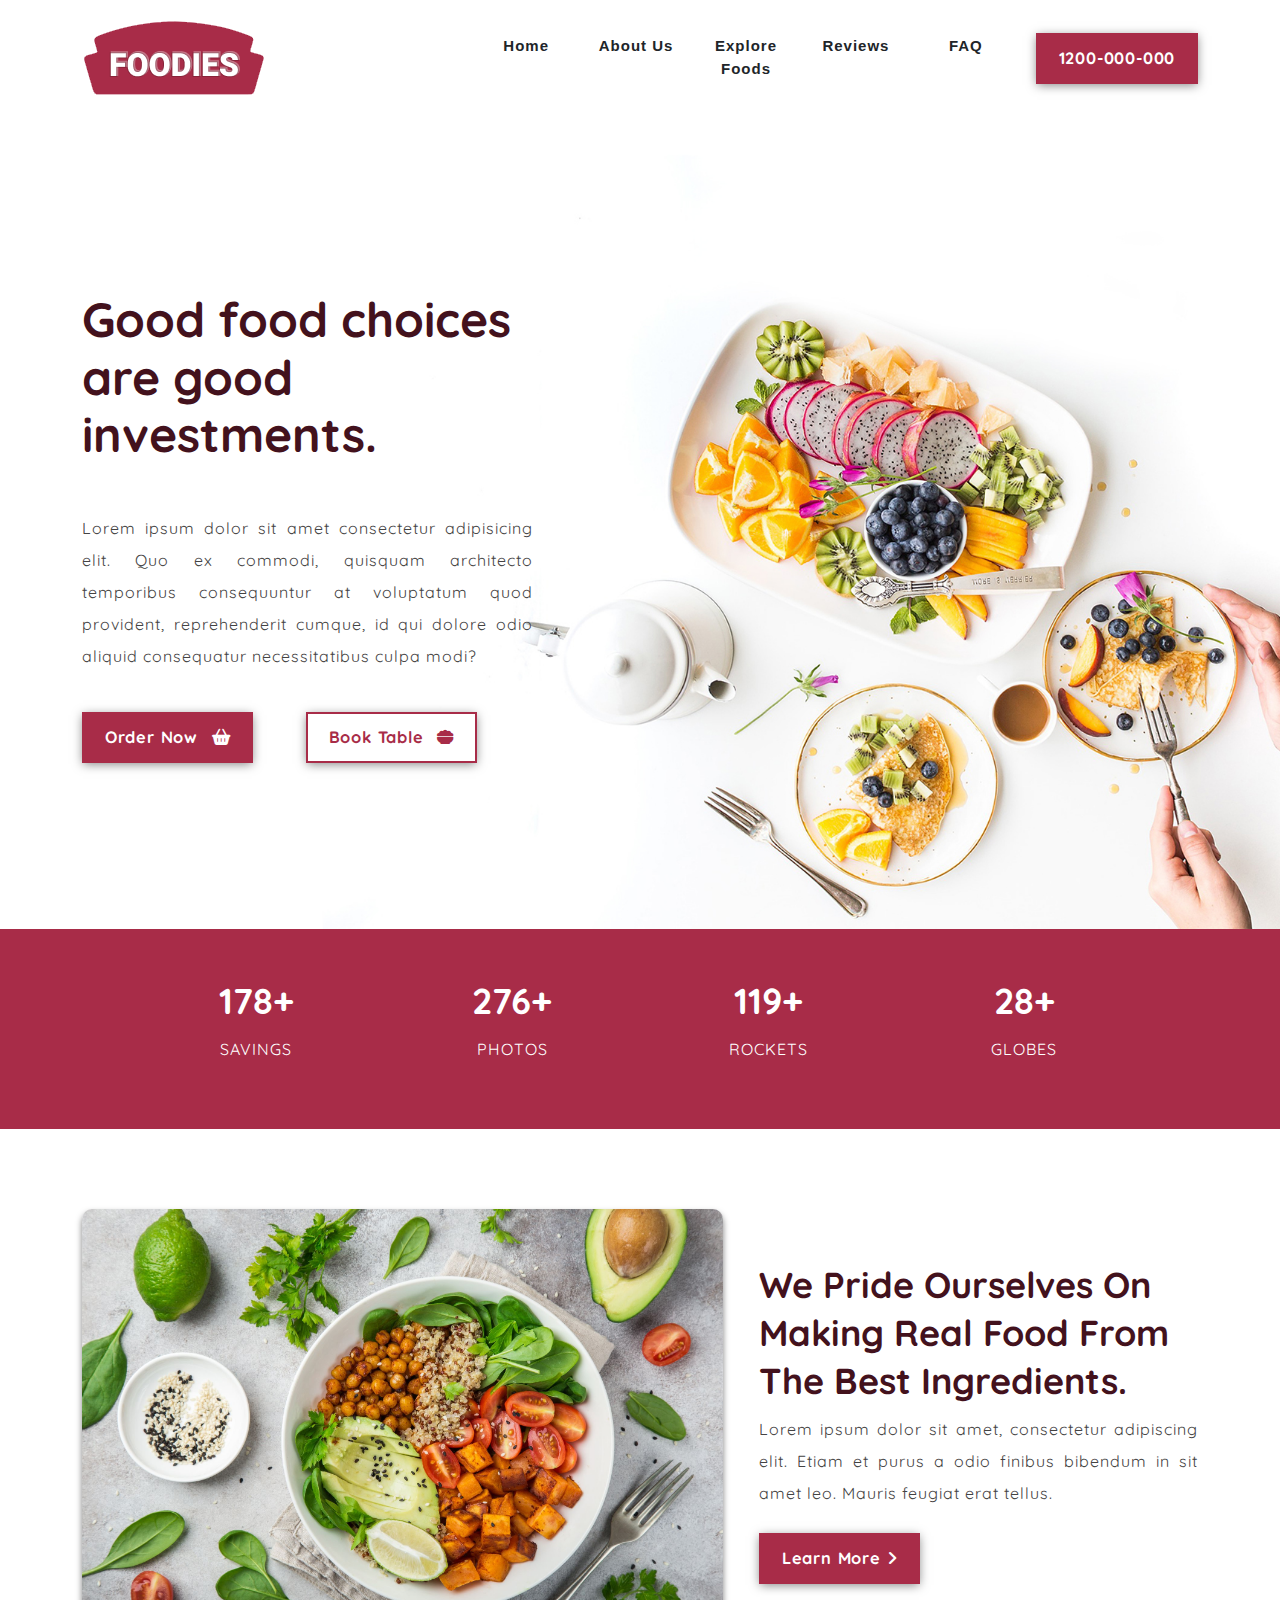
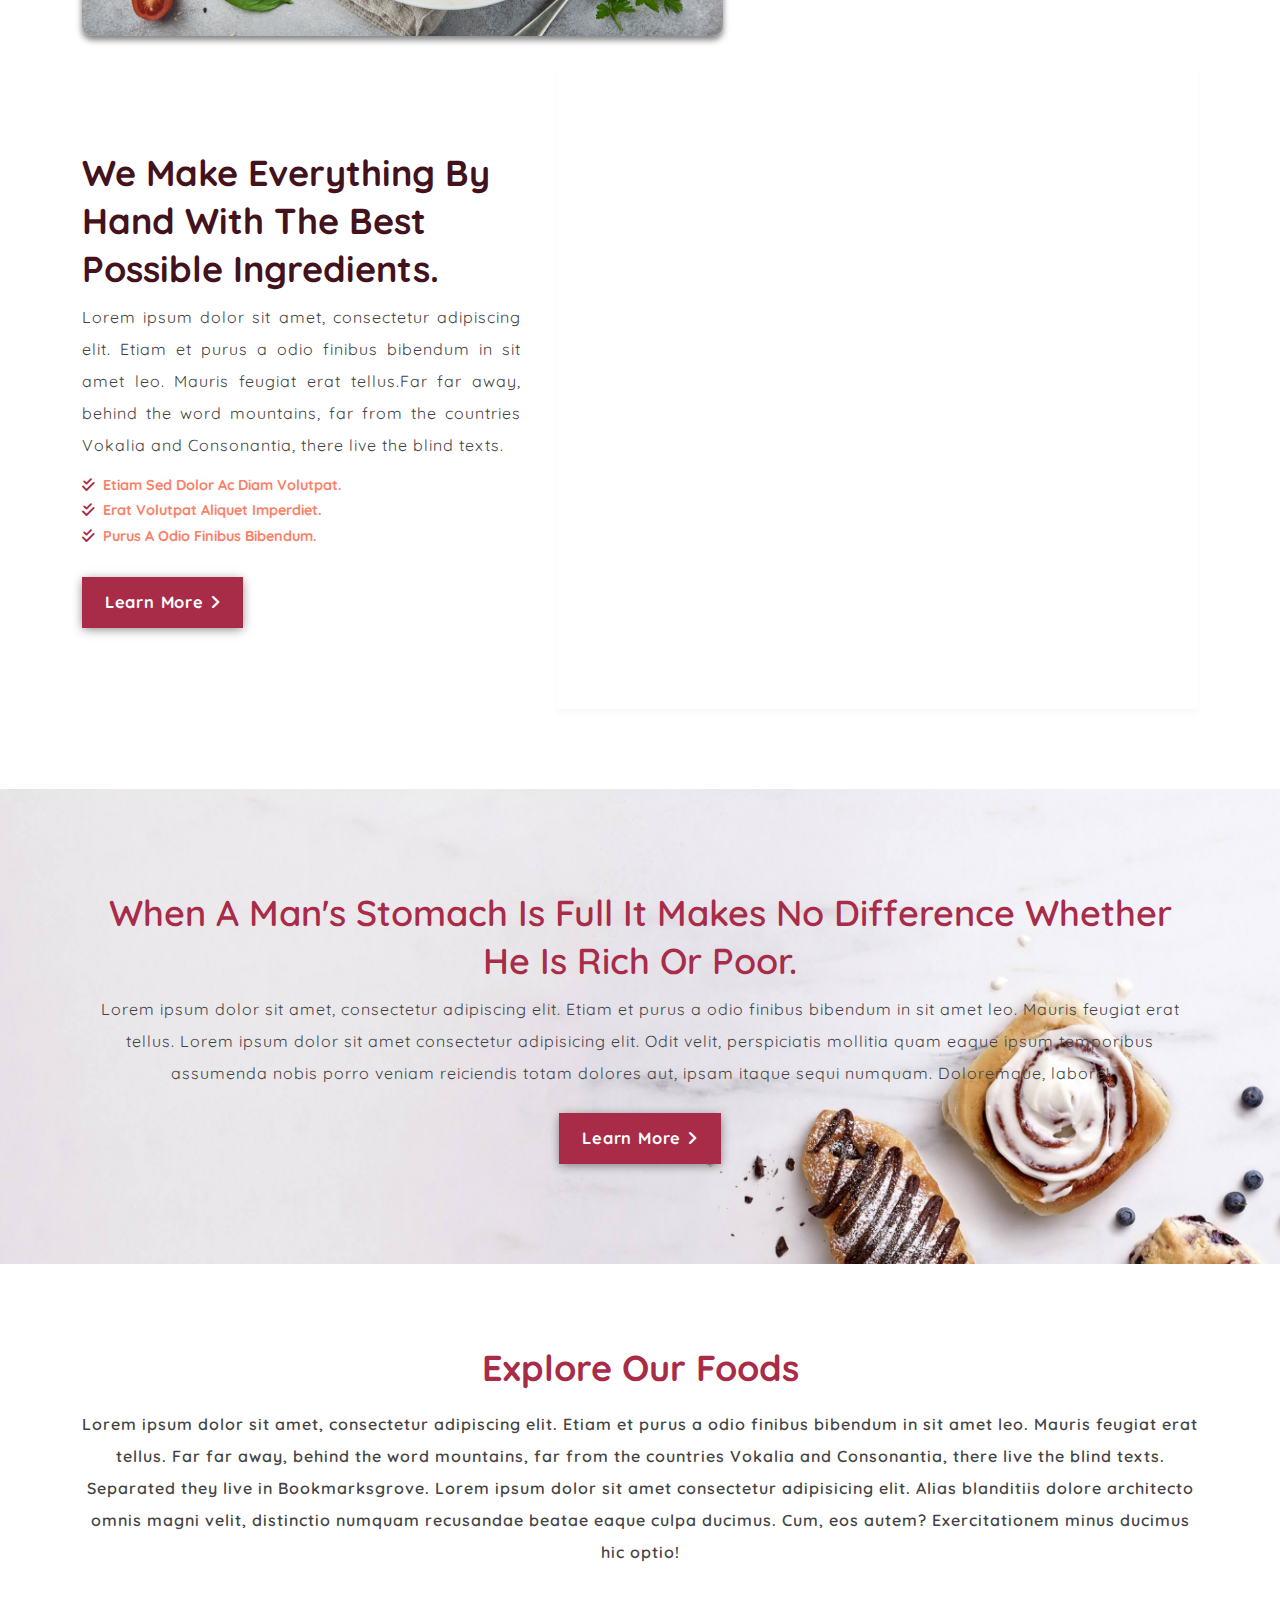
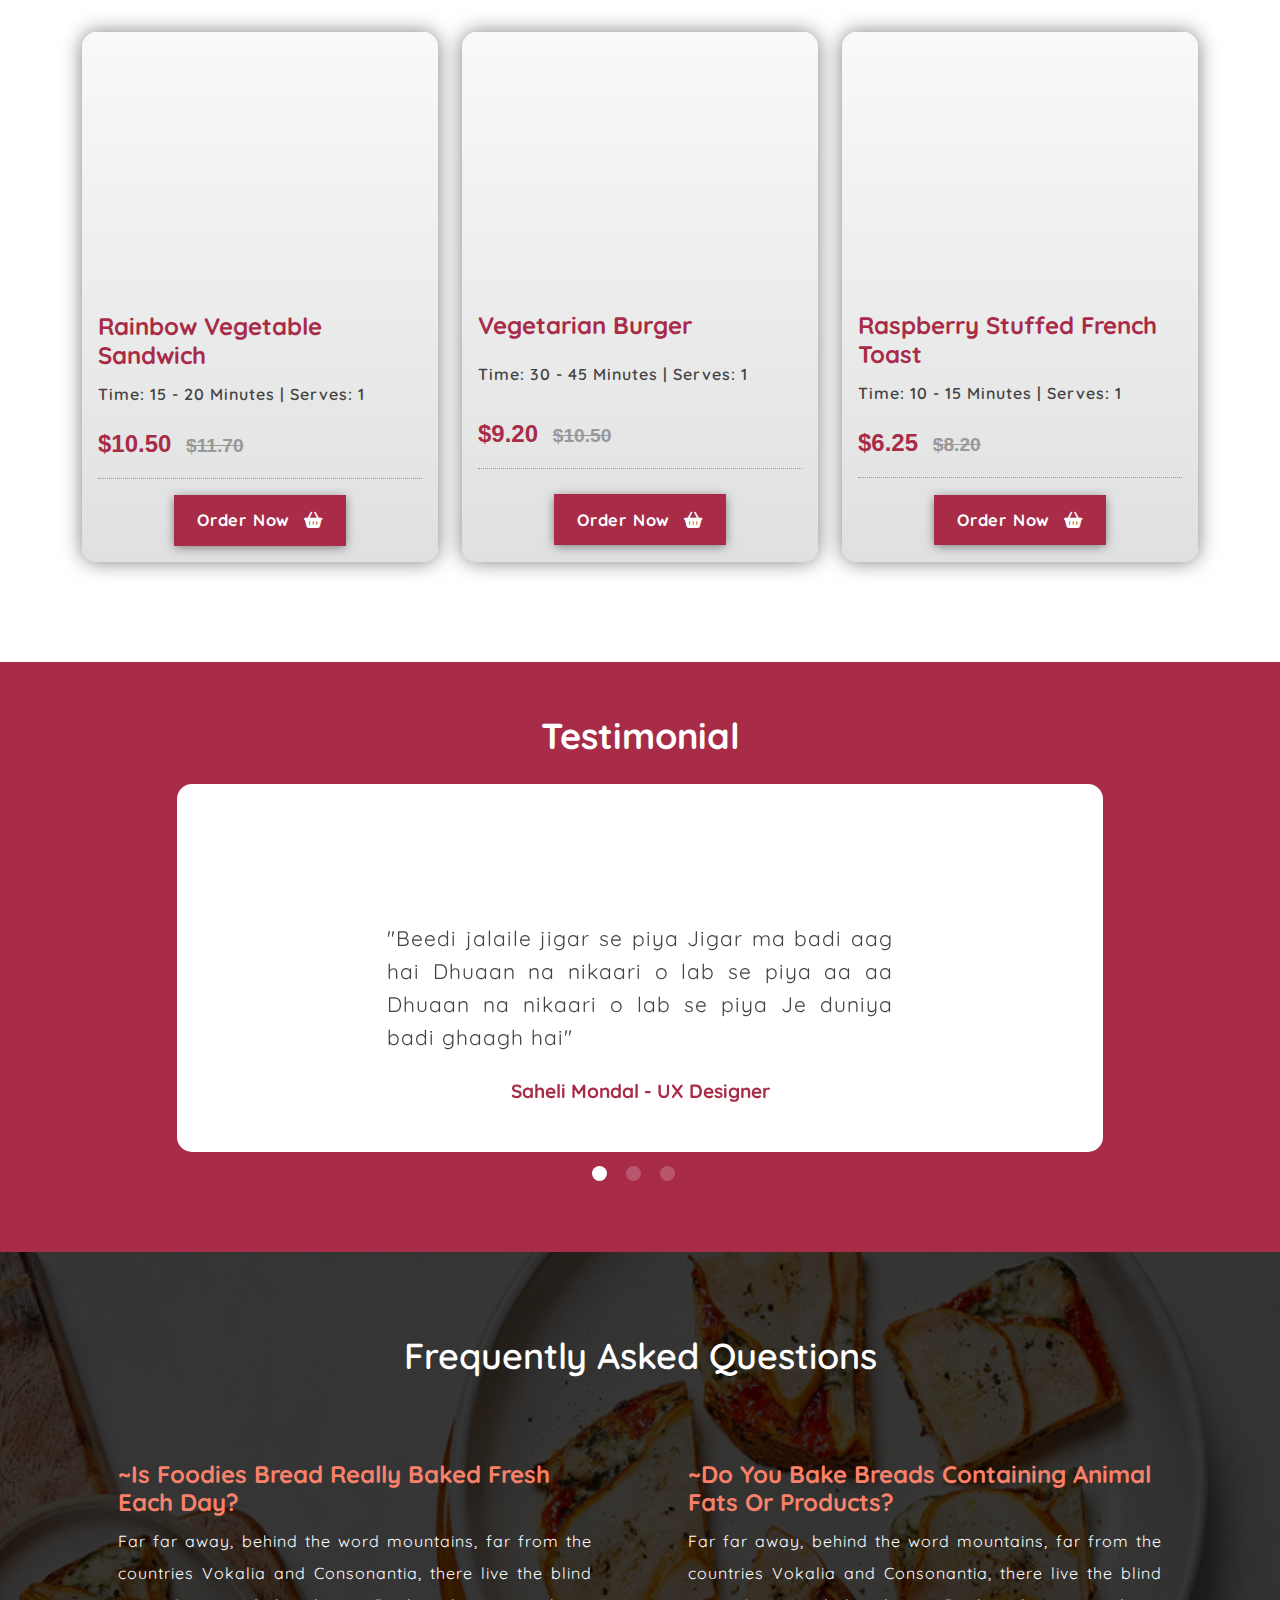
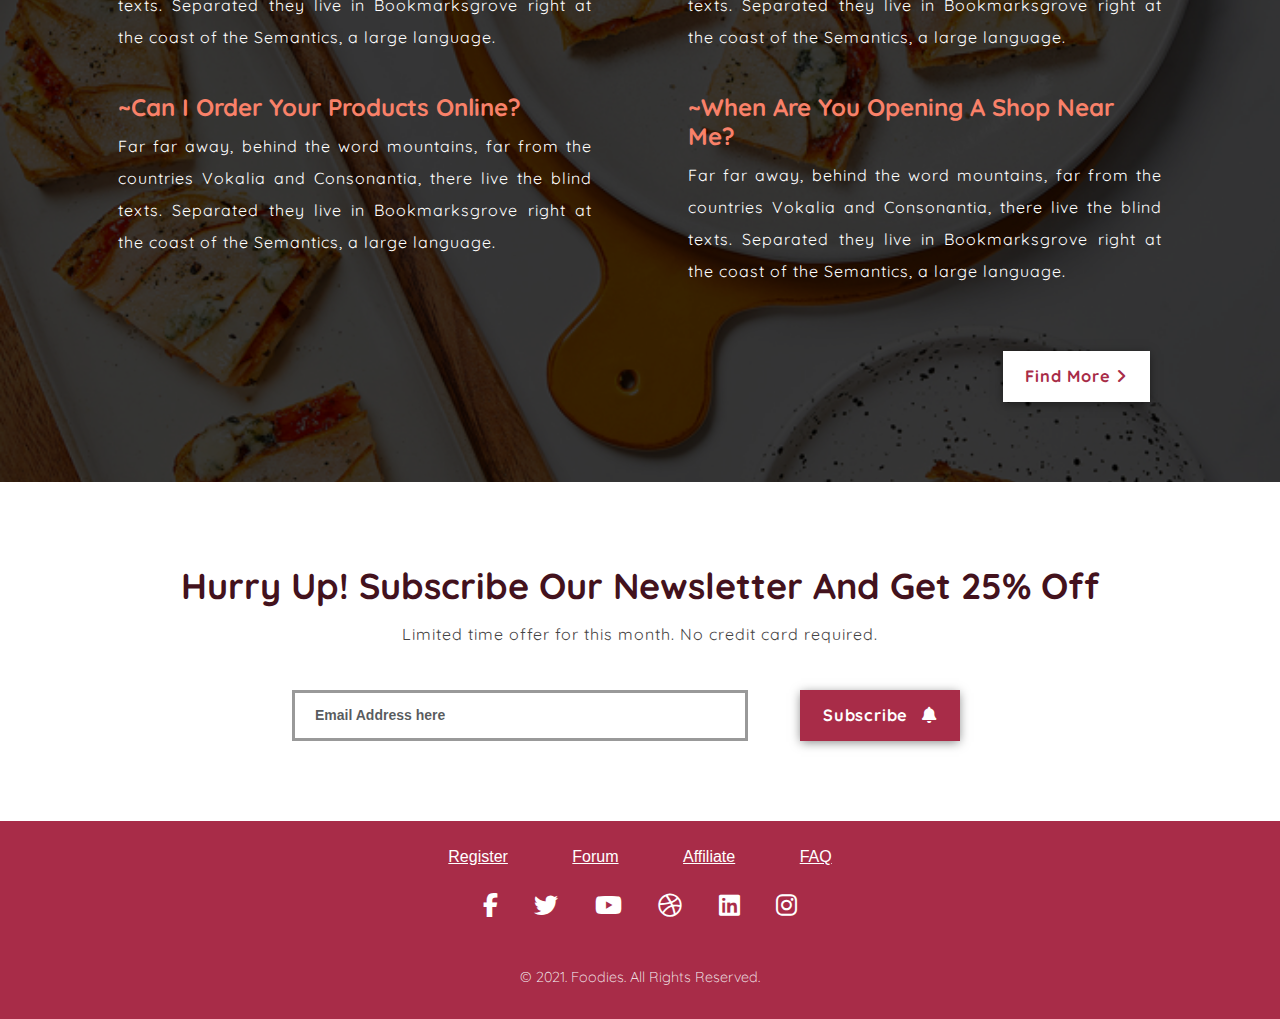
==== commit 47ffab19: "Complete" ====
--- a/FoodAndRestuarant/Frontend/index.html
+++ b/FoodAndRestuarant/Frontend/index.html
@@ -61,7 +61,7 @@
                 <a class="nav-link" href="#faq">FAQ</a>
               </li>
             </ul>
-            <button type="button" class="btn btn-outline-primary">
+            <button type="button" class="btn btn-outline">
               1200-000-000
             </button>
           </div>
@@ -84,10 +84,10 @@
                 odio aliquid consequatur necessitatibus culpa modi?
               </p>
               <div class="mt-4">
-                <button type="button" class="btn order btn-primary me-5 my-3">
+                <button type="button" class="btn order me-5 my-3">
                   Order Now <i class="fa-solid fa-basket-shopping ps-2"></i>
                 </button>
-                <button type="button" class="btn book btn-outline-primary">
+                <button type="button" class="btn book btn-outline">
                   Book Table <i class="fa-solid fa-bowl-food ps-2"></i>
                 </button>
               </div>
@@ -108,7 +108,7 @@
           </div>
           <div class="col-lg-3 col-md-3 mb-lg-0 mb-md-0">
             <h2><span id="count2"></span>+</h2>
-            <p>PHOTOS</p>
+            <p>PHOTOS </p>
           </div>
           <div class="col-lg-3 col-md-3 mb-lg-0 mb-md-0">
             <h2><span id="count3"></span>+</h2>
@@ -124,7 +124,7 @@
     <!-- counter section ends -->
 
     <!-- About section starts -->
-    <section id="about ">
+    <section id="about">
       <div class="container about-section wrapper">
         <!-- first section -->
         <div class="row align-items-center first">
@@ -231,7 +231,7 @@
           <div class="row">
             <div class="col-sm-12">
               <div class="text-content text-center">
-                <h2>Explore Our Foods</h2>
+                <h2 class="mb-3">Explore Our Foods</h2>
                 <p class="text-center">
                   Lorem ipsum dolor sit amet, consectetur adipiscing elit. Etiam
                   et purus a odio finibus bibendum in sit amet leo. Mauris
@@ -262,7 +262,7 @@
                   <div class="d-flex justify-content-center">
                     <button
                       type="button"
-                      class="btn order btn-primary me-5 my-3"
+                      class="btn order btn-primary my-3"
                     >
                       Order Now <i class="fa-solid fa-basket-shopping ps-2"></i>
                     </button>
@@ -285,7 +285,7 @@
                   <div class="d-flex justify-content-center">
                     <button
                       type="button"
-                      class="btn order btn-primary me-5 my-3"
+                      class="btn order btn-primary my-3"
                     >
                       Order Now <i class="fa-solid fa-basket-shopping ps-2"></i>
                     </button>
@@ -308,7 +308,7 @@
                   <div class="d-flex justify-content-center">
                     <button
                       type="button"
-                      class="btn order btn-primary me-5 my-3"
+                      class="btn order btn-primary my-3"
                     >
                       Order Now <i class="fa-solid fa-basket-shopping ps-2"></i>
                     </button>
@@ -411,7 +411,7 @@
     <!-- Testimonial Section ends -->
 
     <!-- faq Section starts -->
-    <section ids="faq">
+    <section id="faq">
       <div class="faq wrapper">
         <div class="container">
           <div class="row">
@@ -466,7 +466,7 @@
           </div>
           <div class="row pe-5">
             <div class="col-sm-12 d-flex justify-content-end">
-              <button type="button" class="btn btn-primary mt-4">
+              <button type="button" class="btn mt-4">
                 Find More <i class="fa-solid fa-angle-right"></i>
               </button>
             </div>
@@ -507,7 +507,7 @@
                     >
                       <button
                         type="button"
-                        class="btn book btn-outline-primary"
+                        class="btn book"
                       >
                         Subscribe <i class="fa-solid fa-bell ps-2"></i>
                       </button>
--- a/FoodAndRestuarant/Frontend/CSS/style.css
+++ b/FoodAndRestuarant/Frontend/CSS/style.css
@@ -70,6 +70,11 @@
   text-align: center;
 }
 
+@media only screen and (max-width: 767px) {
+  #counter p {
+    border-bottom: 0.5px dotted var(--text-gray);
+  }
+}
 .about-section {
   margin: 5rem auto;
 }
@@ -88,6 +93,29 @@
 }
 .about-section .second h6 i {
   color: var(--primary-color);
+}
+@media only screen and (max-width: 992px) {
+  .about-section .second {
+    padding: 1rem;
+    background: linear-gradient(rgb(0, 0, 0), rgba(0, 0, 0, 0.6)), url("../Assets/Images/img/img-2.png") no-repeat center;
+  }
+  .about-section .second h2 {
+    color: var(--tertiary-color);
+  }
+  .about-section .second h6 i {
+    color: var(--text-gray);
+  }
+  .about-section .second p {
+    color: var(--white-color);
+  }
+  .about-section .second img {
+    display: none;
+  }
+}
+@media only screen and (max-width: 450px) {
+  .about-section h2 {
+    font-size: 2rem;
+  }
 }
 .story-section {
   width: 100%;
@@ -106,17 +134,32 @@
 }
 #explore-food h2 {
   color: var(--primary-color);
+  font-weight: 800;
+  text-align: center;
+}
+#explore-food p {
   font-weight: 600;
 }
 #explore-food .card {
   border: none;
   background-color: transparent;
   border-radius: 0.9375rem;
-  box-shadow: 0 0 1.25rem 0 rgba(0, 0, 0, 0.1);
+  box-shadow: 0 0 1.25rem 0 rgba(0, 0, 0, 0.5);
   overflow: hidden;
+  display: flex;
+  flex-direction: column;
+  height: 100%;
+  background: linear-gradient(to bottom, #f8f9fa, #e0e0e0);
+}
+#explore-food .card .pt-3 {
+  flex-grow: 1;
+  display: flex;
+  flex-direction: column;
+  justify-content: space-between;
 }
 #explore-food .card h4 {
   color: var(--primary-color);
+  overflow: hidden;
 }
 #explore-food .card img {
   border-radius: 0.9375rem;
@@ -133,11 +176,12 @@
   font-weight: 700;
   color: var(--primary-color);
   padding-bottom: 1rem;
-  border-bottom: 0.0625rem solid #eee;
+  border-bottom: 0.0625rem dotted #959595;
 }
 #explore-food .card span del {
   color: var(--text-gray);
   margin-left: 0.5rem;
+  font-size: 1.2rem;
 }
 .testimonial-section {
   margin-top: 100px;
@@ -158,7 +202,7 @@
   text-align: center;
 }
 .testimonial-section .carousel .carousel-item img {
-  max-width: 7rem;
+  width: 7rem;
   border-radius: 50%;
   padding: 0.3125rem;
 }
@@ -183,6 +227,22 @@
   opacity: 1;
 }
 
+@media only screen and (max-width: 550px) {
+  .testimonial-section .carousel .carousel-item p {
+    font-size: 0.9rem;
+    line-height: 1.5rem;
+    padding: 0 11% 0.625rem;
+  }
+  .testimonial-section .carousel .carousel-indicators button {
+    width: 10px;
+    height: 10px;
+    outline: none;
+    border-radius: 50%;
+    border: none;
+    margin-right: 1rem;
+    opacity: 0.2;
+  }
+}
 .faq {
   background: linear-gradient(rgba(0, 0, 0, 0.6), rgba(0, 0, 0, 0.6)), url("../Assets/Images/bg/bg-3.jpg") no-repeat center;
   background-size: cover;
@@ -332,7 +392,6 @@
   margin-bottom: 0.5rem;
 }
 html body p {
-  font-size: 1rem;
   color: var(--text-color);
   font-weight: 400;
   line-height: 2rem;
@@ -370,6 +429,11 @@
   background: none;
   background-color: var(--primary-color);
 }
+html body .top-banner .book:active, .top-banner html body .book:active {
+  background-color: var(--secondary-color);
+  transform: scale(0.98);
+  transition: transform 0.1s ease-in-out;
+}
 
 ::-webkit-scrollbar {
   width: 0.625rem;
